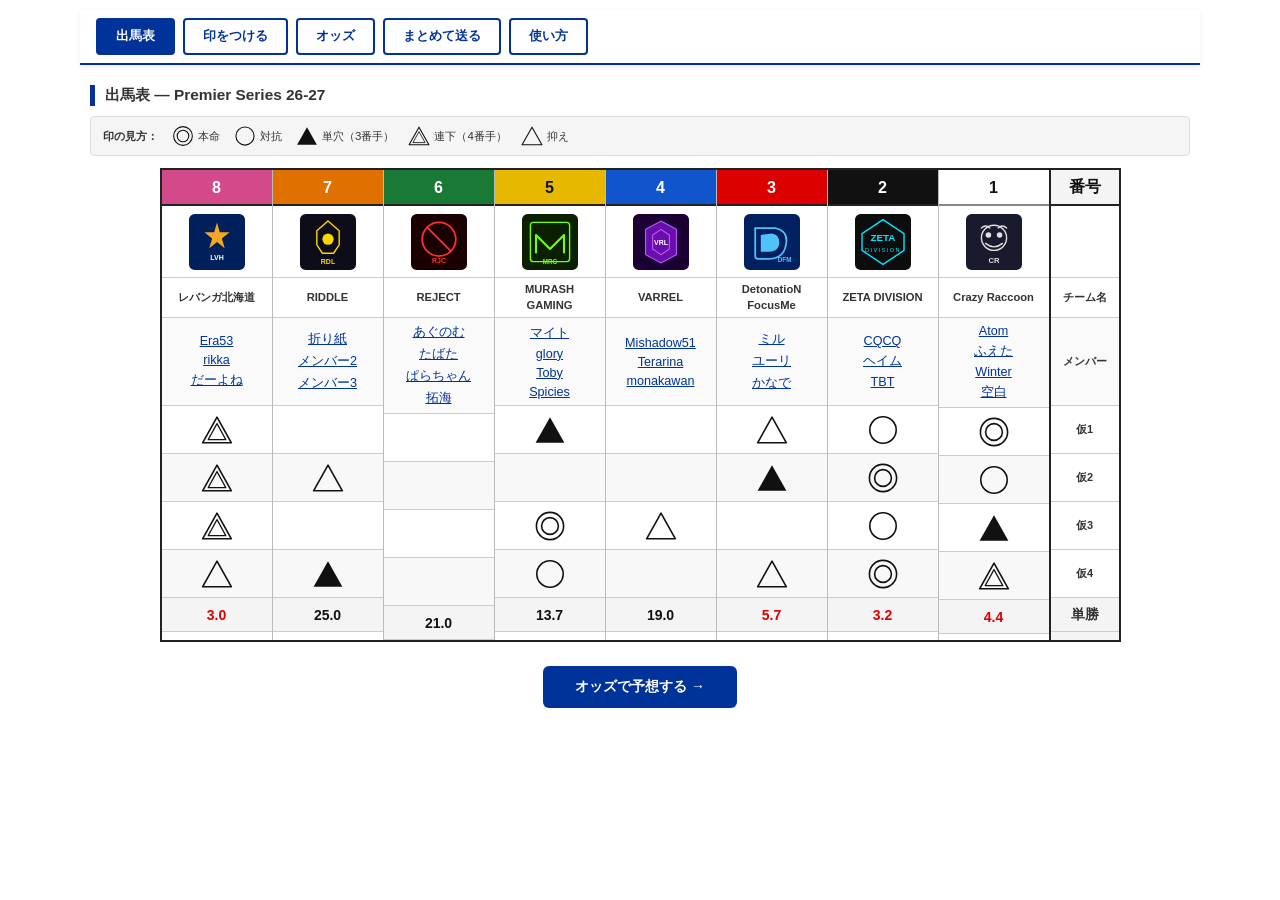
==== index.html @ 1e85c516 "Add files via upload" ====
<!DOCTYPE html>
<html lang="ja">
<head>
    <meta charset="UTF-8">
    <meta name="viewport" content="width=device-width, initial-scale=1.0">
    <title>Premier Series 26-27予想企画 — 出馬表</title>
    <link rel="icon" href="favicon.ico">
    <link rel="apple-touch-icon" href="apple-touch-icon.png">
    <link rel="stylesheet" href="css/style.css">
    <style>
        :root {
            --frame-1: #fff;    --frame-1-text: #111;
            --frame-2: #111;    --frame-2-text: #fff;
            --frame-3: #d00;    --frame-3-text: #fff;
            --frame-4: #1155cc; --frame-4-text: #fff;
            --frame-5: #e6b800; --frame-5-text: #111;
            --frame-6: #197a35; --frame-6-text: #fff;
            --frame-7: #e07000; --frame-7-text: #fff;
            --frame-8: #d4498a; --frame-8-text: #fff;
            --col-width: 110px;
            --label-width: 68px;
            --mark-size: 32px;
        }

        .page-inner { max-width: 1100px; margin: 0 auto; padding: 0 16px; }

        .seimai-outer {
            overflow-x: auto;
            -webkit-overflow-scrolling: touch;
            margin: 12px 0 24px;
            /* PC: 中央寄せ */
            display: flex;
            justify-content: center;
        }
        /* スマホでは左寄せ（justify-content:centerだとスクロール時に左端が切れる） */
        @media (max-width: 767px) {
            .seimai-outer { justify-content: flex-start; }
        }

        .seimai-table {
            display: flex;
            flex-direction: row-reverse;
            width: max-content;
            border: 2px solid #222;
            background: #fff;
            flex-shrink: 0;
        }

        .label-col {
            width: var(--label-width);
            display: flex;
            flex-direction: column;
            background: #f4f4f4;
            border-left: 2px solid #222;
            flex-shrink: 0;
        }
        .label-col .cell {
            font-size: .78em;
            font-weight: bold;
            color: #333;
            justify-content: center;
            text-align: center;
            background: #f4f4f4;
        }
        .label-col .row-num { background: #f4f4f4; }
        .label-col .row-num .cell { color: #111; font-weight: bold; }
        .label-col .row-odds { background: #f4f4f4; }
        .label-col .row-odds .cell { color: #333; }

        .team-col {
            width: var(--col-width);
            border-left: 1px solid #bbb;
            display: flex;
            flex-direction: column;
        }
        .team-col:last-child { border-left: none; }

        .cell {
            border-bottom: 1px solid #ccc;
            display: flex;
            align-items: center;
            justify-content: center;
            text-align: center;
            padding: 4px;
            font-size: .82em;
            min-height: 32px;
            box-sizing: border-box;
            width: 100%;
        }

        .row-num .cell { font-size: 1.15em; font-weight: 900; min-height: 36px; border-bottom: 2px solid #222; }
        .frame-1 .row-num .cell { background: var(--frame-1); color: var(--frame-1-text); border-bottom: 2px solid #888; }
        .frame-2 .row-num .cell { background: var(--frame-2); color: var(--frame-2-text); }
        .frame-3 .row-num .cell { background: var(--frame-3); color: var(--frame-3-text); }
        .frame-4 .row-num .cell { background: var(--frame-4); color: var(--frame-4-text); }
        .frame-5 .row-num .cell { background: var(--frame-5); color: var(--frame-5-text); }
        .frame-6 .row-num .cell { background: var(--frame-6); color: var(--frame-6-text); }
        .frame-7 .row-num .cell { background: var(--frame-7); color: var(--frame-7-text); }
        .frame-8 .row-num .cell { background: var(--frame-8); color: var(--frame-8-text); }

        .row-logo .cell { min-height: 72px; background: #fff; }
        .row-logo .cell img { width: 56px; height: 56px; object-fit: contain; }
        .logo-placeholder { width: 56px; height: 56px; background: #ddd; border-radius: 4px; display: flex; align-items: center; justify-content: center; font-size: .75em; font-weight: bold; color: #555; }

        .row-name .cell { font-weight: bold; font-size: .8em; min-height: 40px; line-height: 1.4; background: #fff; white-space: normal; padding: 4px 6px; word-break: keep-all; overflow-wrap: break-word; }

        .row-members .cell { flex-direction: column; gap: 3px; min-height: 88px; background: #fafafa; padding: 5px 3px; align-items: center; }
        .member-btn { background: none; border: none; cursor: pointer; font-size: 1.1em; color: #003399; padding: 1px 3px; text-decoration: underline; max-width: calc(var(--col-width) - 8px); white-space: nowrap; overflow: hidden; text-overflow: ellipsis; }
        .member-btn:hover { color: #e91e63; }

        .row-predictor .cell {
            height: calc(var(--mark-size) + 16px);
            min-height: calc(var(--mark-size) + 16px);
            background: #fff;
        }
        .row-predictor.even-row .cell { background: #f8f8f8; }

        .row-odds .cell { font-weight: bold; font-size: 1em; background: #f4f4f4; min-height: 34px; }
        .odds-low  { color: #d00; }
        .odds-dark { color: #111; }

        .mark-img { width: var(--mark-size); height: var(--mark-size); object-fit: contain; display: block; }

        #member-popup { position: fixed; background: #fff; border: 2px solid #003399; border-radius: 8px; padding: 14px 18px; box-shadow: 0 4px 20px rgba(0,0,0,.3); z-index: 3000; min-width: 200px; max-width: 280px; }
        #member-popup h4 { margin: 0 0 10px; font-size: 1em; color: #003399; border-bottom: 1px solid #ccc; padding-bottom: 6px; }
        .popup-links { display: flex; flex-direction: column; gap: 6px; }
        .popup-links a { display: flex; align-items: center; gap: 6px; color: #003399; text-decoration: none; font-size: .9em; padding: 4px 8px; border-radius: 4px; border: 1px solid #ccc; }
        .popup-links a:hover { background: #eef; }
        .popup-links .no-link { color: #999; font-size: .85em; }
        #member-popup-close { position: absolute; top: 6px; right: 10px; background: none; border: none; font-size: 1.2em; cursor: pointer; color: #666; }

        .mark-legend { display: flex; gap: 14px; flex-wrap: wrap; align-items: center; padding: 8px 12px; background: #f5f5f5; border: 1px solid #ddd; border-radius: 4px; margin-bottom: 12px; font-size: .82em; }
        .mark-legend-item { display: flex; align-items: center; gap: 4px; }
        .mark-legend-item img { width: 22px; height: 22px; }
    </style>
</head>
<body>

<div class="page-inner">

<nav class="page-nav">
    <a href="index.html" class="active">出馬表</a>
    <a href="marks.html">印をつける</a>
    <a href="odds.html">オッズ</a>
    <a href="submit.html">まとめて送る</a>
    <a href="help.html">使い方</a>
</nav>

<div class="section-title">出馬表 — Premier Series 26-27</div>

<div class="mark-legend">
    <strong>印の見方：</strong>
    <div class="mark-legend-item"><img src="assets/marks/mark_honmei.svg" alt="◎">本命</div>
    <div class="mark-legend-item"><img src="assets/marks/mark_taikou.svg" alt="○">対抗</div>
    <div class="mark-legend-item"><img src="assets/marks/mark_tanana.svg" alt="▲">単穴（3番手）</div>
    <div class="mark-legend-item"><img src="assets/marks/mark_renka.svg"  alt="⟁">連下（4番手）</div>
    <div class="mark-legend-item"><img src="assets/marks/mark_osae.svg"   alt="△">抑え</div>
</div>

<div class="seimai-outer">
    <div class="seimai-table" id="seimai-table"></div>
</div>

<div style="text-align:center; margin: 8px 0 24px;">
    <a href="odds.html" style="display:inline-block; padding:12px 32px; background:#003399; color:#fff; font-weight:bold; border-radius:6px; text-decoration:none; font-size:1em;">
        オッズで予想する →
    </a>
</div>

</div>

<div id="member-popup" style="display:none;">
    <button id="member-popup-close" onclick="closePopup()">✕</button>
    <h4 id="popup-member-name"></h4>
    <div class="popup-links" id="popup-links"></div>
</div>

<script src="js/common.js"></script>
<script>
const MARKS = [
    { key:'honmei', label:'◎', file:'assets/marks/mark_honmei.svg' },
    { key:'taikou', label:'○', file:'assets/marks/mark_taikou.svg' },
    { key:'tanana', label:'▲', file:'assets/marks/mark_tanana.svg' },
    { key:'renka',  label:'⟁', file:'assets/marks/mark_renka.svg'  },
    { key:'osae',   label:'△', file:'assets/marks/mark_osae.svg'   },
];
let teamsData = [], oddsData = {}, predictionsData = [];

window.addEventListener('DOMContentLoaded', async () => {
    try {
        const [teams, odds, preds] = await Promise.all([
            loadJSON('data/teams.json'),
            loadJSON('data/odds.json'),
            loadJSON('data/predictions/predictions.json'),
        ]);
        teamsData = teams; oddsData = odds; predictionsData = preds;
        renderSeimai();
        // スマホでは読み込み後に右端（1番）へスクロール
        if (window.innerWidth < 768) {
            const outer = document.querySelector('.seimai-outer');
            outer.scrollLeft = outer.scrollWidth;
        }
    } catch(e) {
        console.error(e);
        document.querySelector('.seimai-outer').innerHTML = '<p style="padding:20px;color:#d00;">データの読み込みに失敗しました。</p>';
    }
});

function renderSeimai() {
    const table = document.getElementById('seimai-table');
    table.innerHTML = '';

    const labelCol = document.createElement('div');
    labelCol.className = 'label-col';
    const labelDefs = [
        { cls:'row-num',     text:'番号' },
        { cls:'row-logo',    text:'' },
        { cls:'row-name',    text:'チーム名' },
        { cls:'row-members', text:'メンバー' },
        ...predictionsData.map(p => ({ cls:'row-predictor', text: p.name })),
        { cls:'row-odds',    text:'単勝' },
    ];
    labelDefs.forEach(d => {
        const wrap = document.createElement('div'); wrap.className = d.cls;
        const cell = document.createElement('div'); cell.className = 'cell';
        cell.textContent = d.text;
        wrap.appendChild(cell); labelCol.appendChild(wrap);
    });
    table.appendChild(labelCol);

    teamsData.forEach(team => {
        const col = document.createElement('div');
        col.className = `team-col frame-${team.id}`;

        addCell(col, 'row-num', String(team.id));

        const logoWrap = document.createElement('div'); logoWrap.className = 'row-logo';
        const logoCell = document.createElement('div'); logoCell.className = 'cell';
        const img = document.createElement('img');
        img.src = team.logo; img.alt = team.tag;
        img.onerror = () => { const ph = document.createElement('div'); ph.className = 'logo-placeholder'; ph.textContent = team.tag; logoCell.replaceChild(ph, img); };
        logoCell.appendChild(img); logoWrap.appendChild(logoCell); col.appendChild(logoWrap);

        addCell(col, 'row-name', team.name);

        const mWrap = document.createElement('div'); mWrap.className = 'row-members';
        const mCell = document.createElement('div'); mCell.className = 'cell';
        team.members.forEach(m => {
            const btn = document.createElement('button');
            btn.className = 'member-btn'; btn.textContent = m.name;
            btn.onclick = e => { e.stopPropagation(); openMemberPopup(m, btn); };
            mCell.appendChild(btn);
        });
        mWrap.appendChild(mCell); col.appendChild(mWrap);

        predictionsData.forEach((pred, pi) => {
            const markKey = pred.marks[String(team.id)];
            const pWrap = document.createElement('div');
            pWrap.className = 'row-predictor' + (pi % 2 === 1 ? ' even-row' : '');
            pWrap.appendChild(makeMarkCell(markKey));
            col.appendChild(pWrap);
        });

        const oddsVal = (oddsData.win || {})[String(team.id)] || '---';
        const oddsWrap = document.createElement('div'); oddsWrap.className = 'row-odds';
        const oddsCell = document.createElement('div'); oddsCell.className = 'cell';
        const oddsNum = parseFloat(oddsVal);
        oddsCell.textContent = oddsVal;
        oddsCell.classList.add(!isNaN(oddsNum) && oddsNum <= 10 ? 'odds-low' : 'odds-dark');
        oddsWrap.appendChild(oddsCell); col.appendChild(oddsWrap);

        table.appendChild(col);
    });
}

function addCell(col, cls, text) {
    const wrap = document.createElement('div'); wrap.className = cls;
    const cell = document.createElement('div'); cell.className = 'cell';
    cell.textContent = text;
    wrap.appendChild(cell); col.appendChild(wrap);
}

function makeMarkCell(markKey) {
    const cell = document.createElement('div'); cell.className = 'cell';
    if (markKey) {
        const mark = MARKS.find(m => m.key === markKey);
        if (mark) {
            const img = document.createElement('img');
            img.src = mark.file; img.alt = mark.label; img.className = 'mark-img';
            cell.appendChild(img);
        }
    }
    return cell;
}

function openMemberPopup(member, anchor) {
    const popup = document.getElementById('member-popup');
    document.getElementById('popup-member-name').textContent = member.name;
    const links = document.getElementById('popup-links');
    links.innerHTML = '';
    if (!member.x && !member.youtube && !member.bilibili) {
        links.innerHTML = '<span class="no-link">リンク情報なし</span>';
    } else {
        if (member.x) { const a = document.createElement('a'); a.href = member.x; a.target = '_blank'; a.innerHTML = '<span>𝕏</span> X (Twitter)'; links.appendChild(a); }
        if (member.youtube) { const a = document.createElement('a'); a.href = member.youtube; a.target = '_blank'; a.innerHTML = '<span>▶</span> YouTube'; links.appendChild(a); }
        if (member.bilibili) { const a = document.createElement('a'); a.href = member.bilibili; a.target = '_blank'; a.innerHTML = '<span>▶</span> Bilibili'; links.appendChild(a); }
    }
    popup.style.display = 'block';
    const rect = anchor.getBoundingClientRect();
    const pw = popup.offsetWidth;
    let left = rect.left + window.scrollX;
    if (left + pw > window.innerWidth - 10) left = window.innerWidth - pw - 10;
    if (left < 10) left = 10;
    popup.style.left = left + 'px';
    popup.style.top = (rect.bottom + window.scrollY + 6) + 'px';
}
function closePopup() { document.getElementById('member-popup').style.display = 'none'; }
document.addEventListener('click', () => { closePopup(); });
</script>
</body>
</html>
---- css/style.css ----
:root {
    --jra-blue: #003399;
    --jra-green: #007d43;
    --border-color: #ccc;
    --accent-red: #d00;
}

body {
    font-family: "Helvetica Neue", Arial, sans-serif;
    font-size: 14px;
    margin: 10px;
    color: #333;
    background: #fff;
}

/* ── 共通 ── */
.section-title {
    border-left: 5px solid var(--jra-blue);
    padding-left: 10px;
    font-size: 1.1em;
    margin: 20px 0 10px;
    font-weight: bold;
}
.hidden { display: none !important; }
.result-bar {
    display: flex;
    justify-content: space-between;
    align-items: center;
    background: #444;
    color: #fff;
    padding: 10px;
    margin-top: 5px;
    border-radius: 4px;
}
.odd_view {
    background: #ffeb3b;
    border: none;
    padding: 8px 20px;
    font-weight: bold;
    cursor: pointer;
    border-radius: 3px;
    color: #000;
}
.odd_view:hover { background: #fdd835; }

/* ── チームヘッダー ── */
.team-table {
    width: 100%;
    border-collapse: collapse;
    margin-bottom: 20px;
    table-layout: fixed;
}
.team-table th,
.team-table td {
    border: 1px solid var(--border-color);
    text-align: center;
    padding: 8px 2px;
}
.team-table th {
    background: var(--jra-blue);
    color: #fff;
    font-size: .8em;
}
.team-table td {
    font-weight: bold;
    font-size: .9em;
    overflow: hidden;
    text-overflow: ellipsis;
}
.team-logo {
    width: 30px;
    height: 30px;
    object-fit: contain;
    vertical-align: middle;
    margin-bottom: 3px;
}

/* ── タブ ── */
.tab-menu {
    display: flex;
    list-style: none;
    padding: 0;
    margin: 0;
    border-bottom: 2px solid var(--jra-blue);
    flex-wrap: wrap;
}
.tab-menu li {
    padding: 10px 15px;
    cursor: pointer;
    background: #eee;
    margin-right: 2px;
    border: 1px solid var(--border-color);
    border-bottom: none;
    font-weight: bold;
}
.tab-menu li.active {
    background: var(--jra-blue);
    color: #fff;
    border-color: var(--jra-blue);
}

/* ── 投票モード ── */
.vote-mode-bar {
    display: flex;
    gap: 6px;
    margin: 8px 0;
    flex-wrap: wrap;
}
.mode-btn {
    padding: 6px 14px;
    border: 2px solid var(--jra-blue);
    background: #fff;
    color: var(--jra-blue);
    border-radius: 4px;
    cursor: pointer;
    font-weight: bold;
    font-size: .85em;
}
.mode-btn.active {
    background: var(--jra-blue);
    color: #fff;
}

/* ── マークシート ── */
.marksheet-area {
    background: #f2f2f2;
    padding: 10px;
    border: 1px solid var(--border-color);
    margin-top: -1px;
}
.ms-table {
    width: 100%;
    border-collapse: collapse;
    background: #fff;
    margin-bottom: 6px;
    table-layout: fixed;
}
.ms-table th,
.ms-table td {
    border: 1px solid var(--border-color);
    padding: 4px 2px;
    text-align: center;
    font-size: .85em;
    overflow: hidden;
    text-overflow: ellipsis;
    white-space: nowrap;
}
.ms-table th { background: #e9e9e9; }
.ms-row-label {
    font-weight: bold;
    background: #f8f9fa;
    white-space: nowrap;
    width: 5em;
}
.ms-cell {
    cursor: pointer;
    user-select: none;
    transition: background .12s;
}
.ms-cell:hover { background: #dde8ff; }
.ms-cell.marked { background: var(--jra-blue); color: #fff; font-weight: bold; }
.ms-cell.axis1  { background: #e91e63; color: #fff; font-weight: bold; }
.ms-cell.axis2  { background: #ff9800; color: #fff; font-weight: bold; }
.all_button {
    width: 28px;
    padding: 2px;
    cursor: pointer;
    font-size: .8em;
}

/* ── ソートバー（全タブ共通） ── */
.sort-controls {
    margin: 10px 0 0;
    padding-bottom: 8px;
    border-bottom: 1px solid var(--border-color);
}
.sort-btn {
    padding: 5px 15px;
    cursor: pointer;
    border: 1px solid var(--jra-blue);
    background: #fff;
    color: var(--jra-blue);
    border-radius: 4px;
}
.sort-btn.active { background: var(--jra-blue); color: #fff; }

/* ── オッズ一覧 ── */
.list-wrapper {
    max-height: 500px;
    overflow-y: auto;
    border: 1px solid var(--border-color);
    margin-top: 10px;
}
table.list-table { width: 100%; border-collapse: collapse; }
.list-table th {
    position: sticky;
    top: 0;
    background: #eee;
    border: 1px solid var(--border-color);
    padding: 8px;
}
.list-table td {
    border: 1px solid var(--border-color);
    padding: 8px;
    text-align: center;
}
.odds-val { font-weight: bold; }
.odds-low  { color: #d00; }
.odds-high { color: #0066cc; }
.odds_row { cursor: pointer; transition: background .15s; }
.odds_row:hover  { background: #fff9c4 !important; }
.odds_row:active { background: #ffe082 !important; }

/* 単複：ホバー中のセルだけ色を濃くしてどちらを押すか明示 */
.odds_row td[data-bet-type]:hover {
    background: #ffe082 !important;
    cursor: pointer;
}

/* ── カート ── */
#bet-management {
    margin-top: 30px;
    border: 2px solid #333;
    padding: 15px;
    border-radius: 8px;
    background: #fdfdfd;
}
#cart-table { width: 100%; border-collapse: collapse; }
#cart-table th {
    padding: 5px;
    border-bottom: 1px solid #ccc;
    background: #eee;
    font-size: .85em;
}
#cart-table td {
    padding: 6px 8px;
    border-bottom: 1px solid #f0f0f0;
    text-align: center;
    vertical-align: middle;
}
.pt-display {
    display: inline-flex;
    align-items: center;
    gap: 2px;
    cursor: pointer;
    border: 1px solid #aaa;
    border-radius: 4px;
    padding: 3px 6px;
    background: #fff;
    font-size: .9em;
    white-space: nowrap;
}
.pt-display:hover { border-color: var(--jra-blue); background: #eef; }
.pt-n { font-weight: bold; color: var(--jra-blue); min-width: 1.4em; text-align: right; }
.pt-fixed { color: #666; }

/* ── カートボタン ── */
.btn-expand {
    font-size: .75em;
    cursor: pointer;
    padding: 3px 7px;
    border: 1px solid #aaa;
    border-radius: 3px;
    background: #f5f5f5;
}
.btn-expand:hover { background: #e0e8ff; }
.btn-expand-budget {
    font-size: .75em;
    cursor: pointer;
    padding: 3px 7px;
    border: 1px solid #007d43;
    border-radius: 3px;
    background: #e8f5e9;
    color: #007d43;
    font-weight: bold;
}
.btn-expand-budget:hover { background: #c8e6c9; }
.btn-delete {
    font-size: .75em;
    cursor: pointer;
    padding: 3px 7px;
    border: 1px solid #d00;
    border-radius: 3px;
    background: #fff0f0;
    color: #d00;
}
.btn-delete:hover { background: #ffd0d0; }

/* ── テンキー ── */
#numpad-overlay {
    position: fixed;
    inset: 0;
    background: rgba(0,0,0,.45);
    z-index: 2000;
    display: flex;
    align-items: center;
    justify-content: center;
}
#numpad-box {
    background: #fff;
    border-radius: 10px;
    padding: 18px;
    width: 220px;
    box-shadow: 0 6px 30px rgba(0,0,0,.35);
}
#numpad-preview {
    font-size: 1.4em;
    font-weight: bold;
    text-align: right;
    color: var(--jra-blue);
    margin-bottom: 10px;
    border-bottom: 2px solid var(--jra-blue);
    padding-bottom: 6px;
}
.np-grid {
    display: grid;
    grid-template-columns: repeat(3,1fr);
    gap: 6px;
}
.np-btn {
    padding: 12px 0;
    font-size: 1.1em;
    font-weight: bold;
    border: 1px solid #ccc;
    border-radius: 6px;
    cursor: pointer;
    background: #f8f8f8;
}
.np-btn:hover   { background: #e0e8ff; }
.np-btn.confirm { background: var(--jra-blue); color: #fff; grid-column: span 2; }
.np-btn.cancel  { background: #eee; }
#numpad-label {
    font-size: .8em;
    color: #888;
    margin-bottom: 6px;
    text-align: center;
}

/* ── フォームエクスポート ── */
.btn-set-formation {
    background: #e91e63;
    color: #fff;
    border: none;
    padding: 10px 20px;
    border-radius: 4px;
    cursor: pointer;
    font-weight: bold;
    margin-left: 10px;
}
.btn-set-formation:hover { background: #d81b60; }
#form-export-area {
    position: fixed;
    top: 15%;
    left: 5%;
    width: 90%;
    height: 70%;
    background: #fff;
    border: 3px solid #333;
    z-index: 1000;
    padding: 20px;
    box-shadow: 0 0 20px rgba(0,0,0,.5);
}

/* ── オッズ一覧（2連複〜3連単）共通セル幅 ── */
table.odds-list {
    table-layout: fixed;
    width: 100%;
}
table.odds-list .col-comb {
    width: 60%;
    text-align: center;
    font-family: monospace;
    font-size: .9em;
}
table.odds-list .col-odds {
    width: 40%;
    text-align: center;
    font-size: .9em;
    cursor: pointer;
}
/* 行ホバー時にオッズセルだけ濃くする（単複と同じ色） */
table.odds-list tr.odds_row:hover .col-odds {
    background: #fff9c4 !important;
}
table.odds-list tr.odds_row td[data-clickable]:hover {
    background: #ffe082 !important;
}
.page-nav {
    display: flex;
    gap: 8px;
    position: sticky;
    top: 0;
    z-index: 1000;
    background: #fff;
    padding: 8px 16px;
    margin: 0 -10px 16px;
    border-bottom: 2px solid var(--jra-blue);
    box-shadow: 0 2px 6px rgba(0,0,0,.08);
}
.page-nav a {
    padding: 8px 18px;
    border: 2px solid var(--jra-blue);
    border-radius: 4px;
    color: var(--jra-blue);
    text-decoration: none;
    font-weight: bold;
    font-size: .9em;
}
.page-nav a.active,
.page-nav a:hover {
    background: var(--jra-blue);
    color: #fff;
}

/* ━━━━━━━━━━━━━━━━━━━━━━━━━━━━━━━━━━━━
   スマホ専用スタイル（767px以下）
   PC版は一切変更しない
━━━━━━━━━━━━━━━━━━━━━━━━━━━━━━━━━━━━ */
@media (max-width: 767px) {

    /* ── ①マークシートを横スクロール対応 ── */
    .marksheet-area {
        padding: 6px;
    }
    .ms-table-wrap {
        overflow-x: auto;
        -webkit-overflow-scrolling: touch;
    }
    .ms-table {
        min-width: 480px; /* 8チーム分が潰れない最小幅 */
        table-layout: fixed;
    }
    .ms-row-label {
        width: 4.5em;
        font-size: .75em;
    }
    .ms-table th,
    .ms-table td {
        padding: 3px 1px;
        font-size: .8em;
    }

    /* ── ②投票モードボタンを小さく ── */
    .mode-btn {
        padding: 5px 8px;
        font-size: .78em;
        border-width: 1.5px;
    }
    .vote-mode-bar {
        gap: 4px;
    }

    /* ── ③カートを横スクロール対応・券種列を詰める ── */
    #bet-management {
        padding: 10px 6px;
    }
    .cart-scroll-wrap {
        overflow-x: auto;
        -webkit-overflow-scrolling: touch;
    }
    #cart-table {
        min-width: 480px;
    }
    #cart-table th,
    #cart-table td {
        padding: 4px 4px;
        font-size: .8em;
        white-space: nowrap;
    }

    /* ── ④買い目データ作成モーダルをフルスクリーン化 ── */
    #form-export-area {
        position: fixed;
        top: 0;
        left: 0;
        width: 100%;
        height: 100%;
        border: none;
        border-radius: 0;
        padding: 16px;
        box-sizing: border-box;
        overflow-y: auto;
        z-index: 2000;
    }
    #form-export-area h3 {
        font-size: 1em;
        margin-bottom: 8px;
    }
    #form-export-area textarea {
        height: 40vh !important;
        font-size: 11px !important;
    }
    #form-export-area p {
        font-size: .8em;
    }
    #btn-copy {
        width: 100%;
        padding: 12px;
        font-size: 1em;
    }
    #btn-open-form {
        display: block !important;
        width: 100%;
        box-sizing: border-box;
        text-align: center;
        padding: 12px !important;
        font-size: 1em !important;
        margin-top: 4px;
    }
}
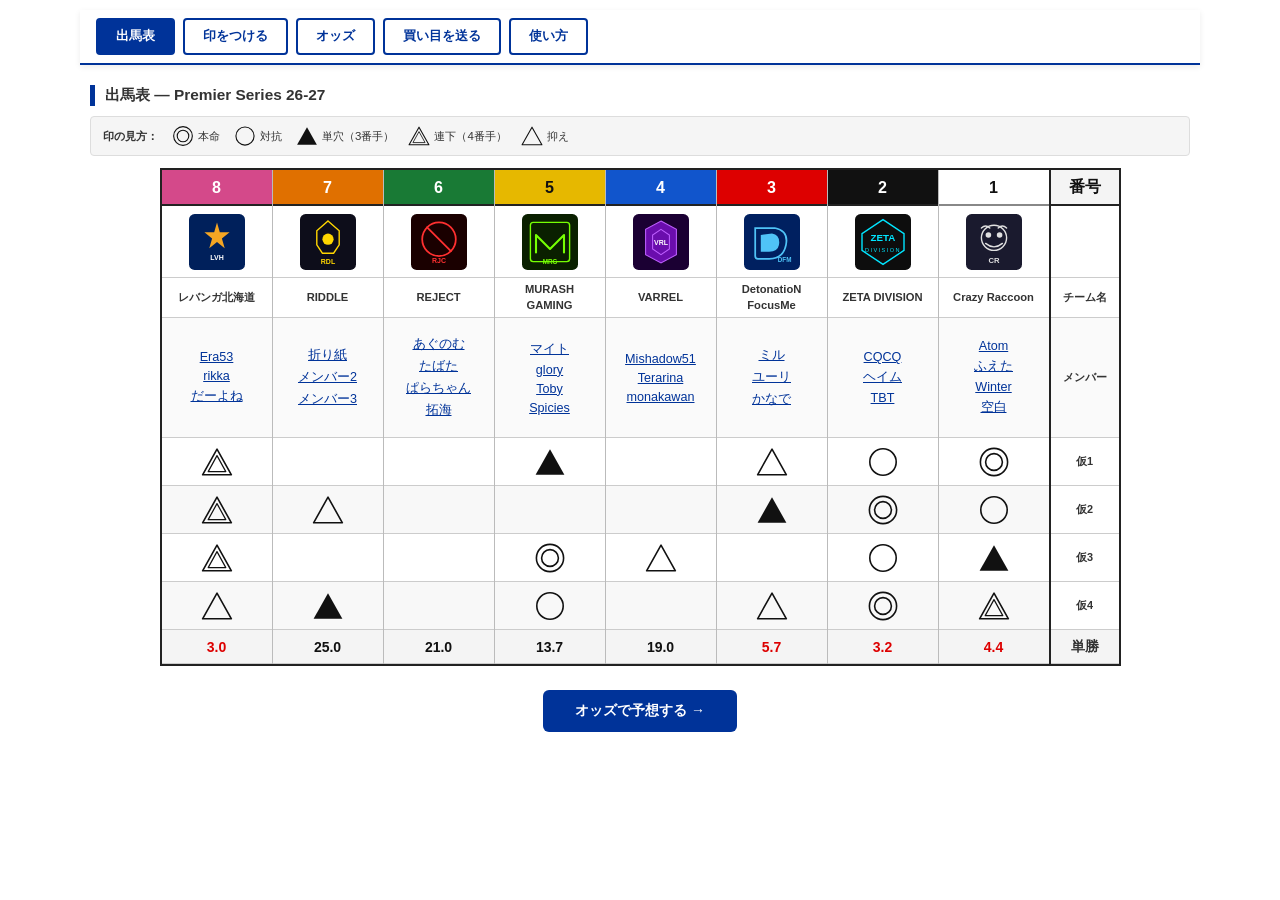
==== commit f6101b56: "Add files via upload" ====
--- a/index.html
+++ b/index.html
@@ -104,7 +104,7 @@
 
         .row-name .cell { font-weight: bold; font-size: .8em; min-height: 40px; line-height: 1.4; background: #fff; white-space: normal; padding: 4px 6px; word-break: keep-all; overflow-wrap: break-word; }
 
-        .row-members .cell { flex-direction: column; gap: 3px; min-height: 88px; background: #fafafa; padding: 5px 3px; align-items: center; }
+        .row-members .cell { flex-direction: column; gap: 3px; min-height: 120px; background: #fafafa; padding: 5px 3px; align-items: center; }
         .member-btn { background: none; border: none; cursor: pointer; font-size: 1.1em; color: #003399; padding: 1px 3px; text-decoration: underline; max-width: calc(var(--col-width) - 8px); white-space: nowrap; overflow: hidden; text-overflow: ellipsis; }
         .member-btn:hover { color: #e91e63; }
 
@@ -142,7 +142,7 @@
     <a href="index.html" class="active">出馬表</a>
     <a href="marks.html">印をつける</a>
     <a href="odds.html">オッズ</a>
-    <a href="submit.html">まとめて送る</a>
+    <a href="submit.html">買い目を送る</a>
     <a href="help.html">使い方</a>
 </nav>
 
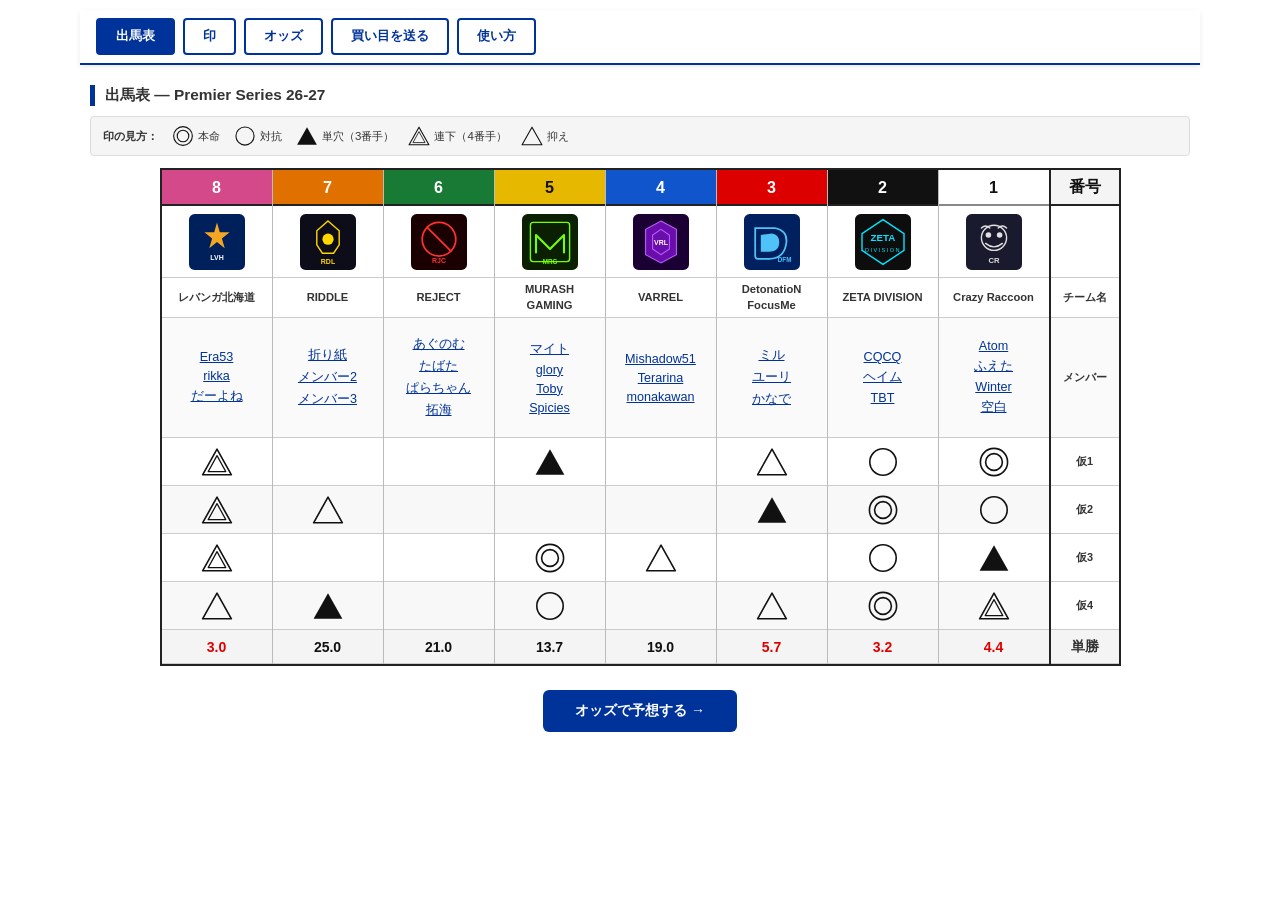
==== commit a21bd411: "Add files via upload" ====
--- a/index.html
+++ b/index.html
@@ -140,7 +140,7 @@
 
 <nav class="page-nav">
     <a href="index.html" class="active">出馬表</a>
-    <a href="marks.html">印をつける</a>
+    <a href="marks.html">印</a>
     <a href="odds.html">オッズ</a>
     <a href="submit.html">買い目を送る</a>
     <a href="help.html">使い方</a>
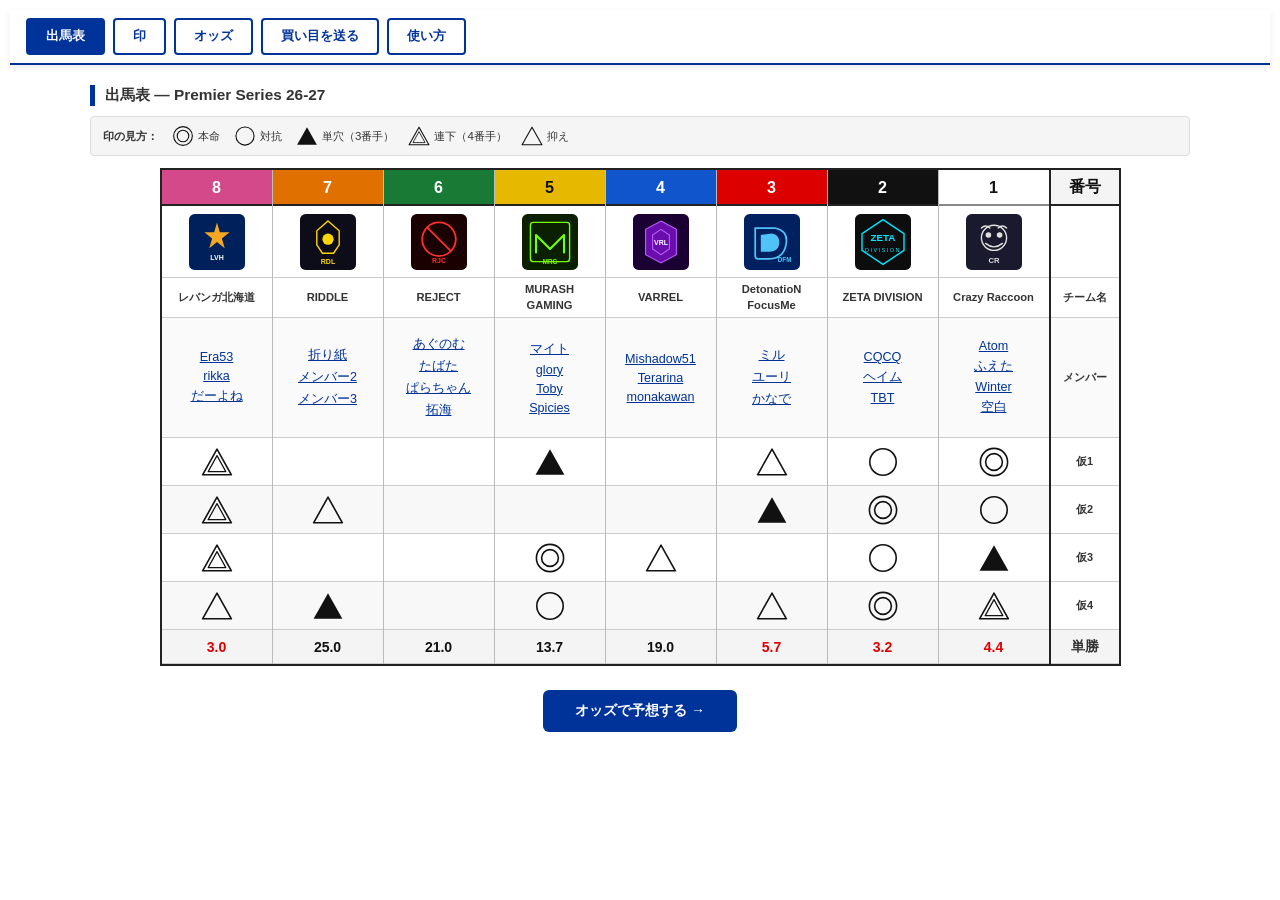
==== commit 66f8dd6e: "Add files via upload" ====
--- a/index.html
+++ b/index.html
@@ -136,8 +136,6 @@
 </head>
 <body>
 
-<div class="page-inner">
-
 <nav class="page-nav">
     <a href="index.html" class="active">出馬表</a>
     <a href="marks.html">印</a>
@@ -145,6 +143,8 @@
     <a href="submit.html">買い目を送る</a>
     <a href="help.html">使い方</a>
 </nav>
+
+<div class="page-inner">
 
 <div class="section-title">出馬表 — Premier Series 26-27</div>
 
--- a/css/style.css
+++ b/css/style.css
@@ -393,7 +393,7 @@
     z-index: 1000;
     background: #fff;
     padding: 8px 16px;
-    margin: 0 -10px 16px;
+    margin: 0 0 16px;
     border-bottom: 2px solid var(--jra-blue);
     box-shadow: 0 2px 6px rgba(0,0,0,.08);
 }
@@ -507,4 +507,22 @@
         font-size: 1em !important;
         margin-top: 4px;
     }
-}
+
+    /* ── ⑤ナビを1行コンパクトに ── */
+    .page-nav {
+        padding: 6px 8px;
+        gap: 4px;
+        flex-wrap: nowrap;
+        overflow-x: auto;
+        -webkit-overflow-scrolling: touch;
+        scrollbar-width: none;
+    }
+    .page-nav::-webkit-scrollbar { display: none; }
+    .page-nav a {
+        padding: 6px 10px;
+        font-size: .78em;
+        white-space: nowrap;
+        flex-shrink: 0;
+        border-width: 1.5px;
+    }
+}
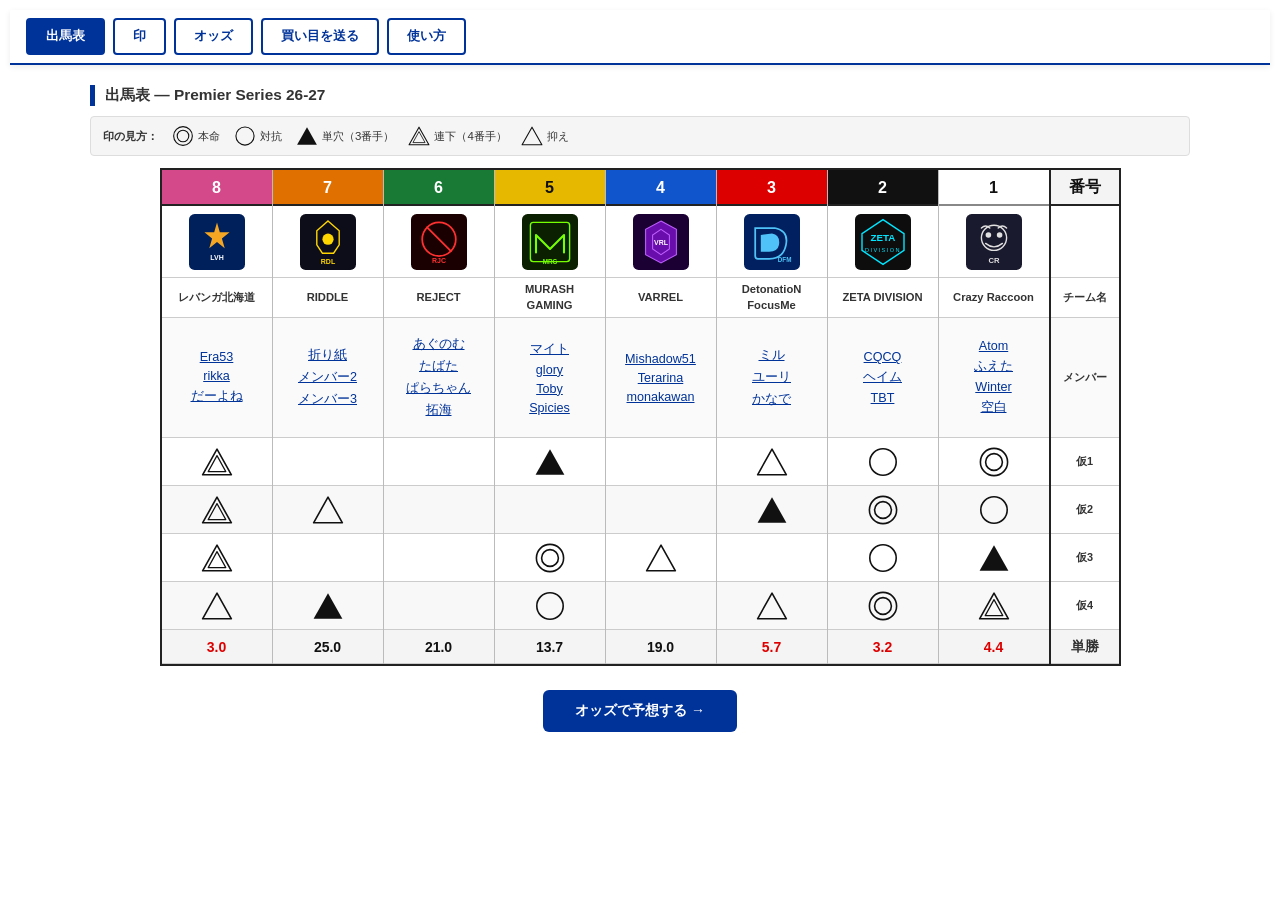
==== commit 871b82de: "Add files via upload" ====
--- a/index.html
+++ b/index.html
@@ -3,7 +3,7 @@
 <head>
     <meta charset="UTF-8">
     <meta name="viewport" content="width=device-width, initial-scale=1.0">
-    <title>Premier Series 26-27予想企画 — 出馬表</title>
+    <title>出馬表 — Premier Series 26-27予想企画</title>
     <link rel="icon" href="favicon.ico">
     <link rel="apple-touch-icon" href="apple-touch-icon.png">
     <link rel="stylesheet" href="css/style.css">
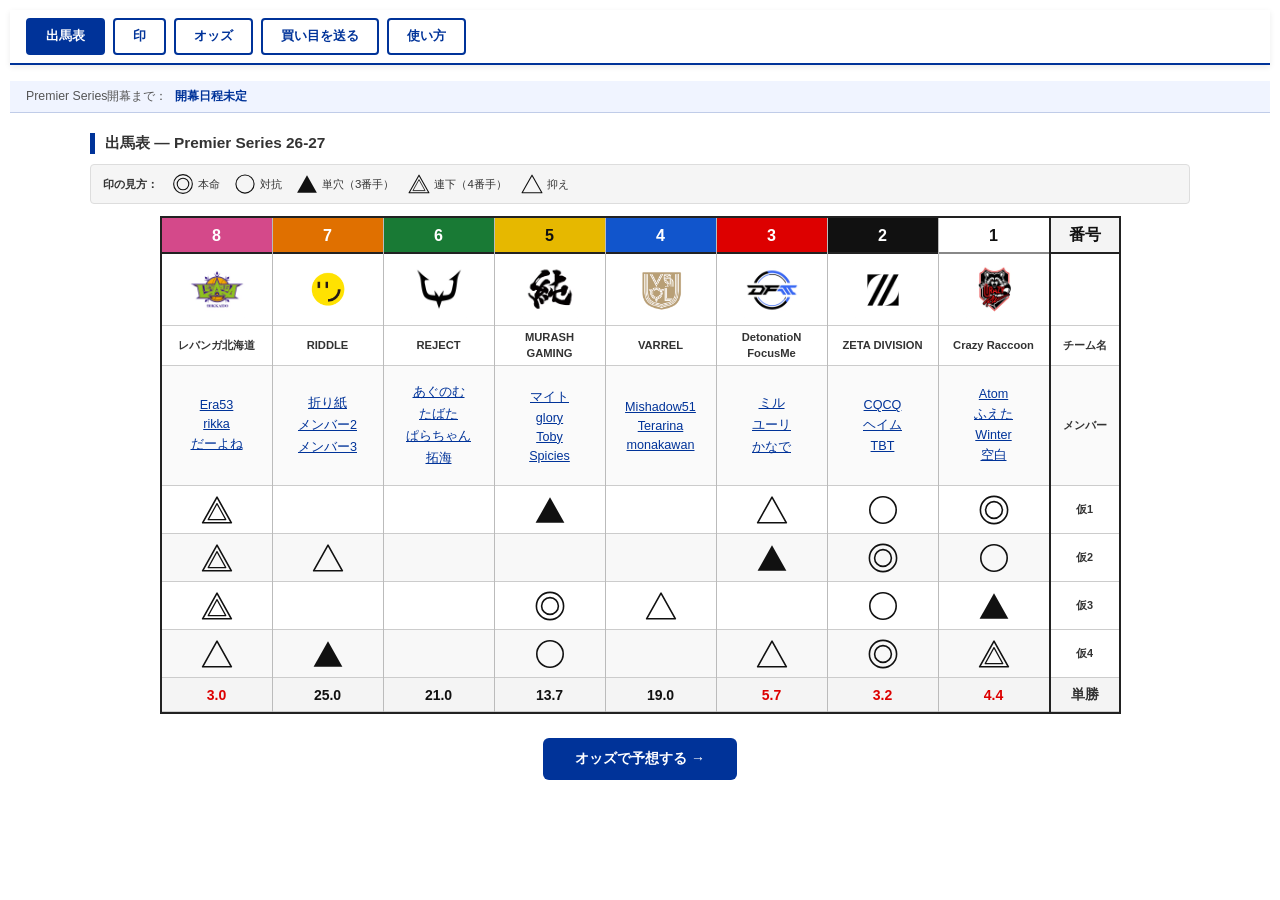
==== commit 85614101: "Add files via upload" ====
--- a/index.html
+++ b/index.html
@@ -143,6 +143,7 @@
     <a href="submit.html">買い目を送る</a>
     <a href="help.html">使い方</a>
 </nav>
+<div id="countdown-bar"></div>
 
 <div class="page-inner">
 
--- a/css/style.css
+++ b/css/style.css
@@ -411,6 +411,26 @@
     background: var(--jra-blue);
     color: #fff;
 }
+
+/* ── カウントダウンバー ── */
+#countdown-bar {
+    display: flex;
+    align-items: center;
+    gap: 8px;
+    background: #f0f4ff;
+    border-bottom: 1px solid #c0cce8;
+    padding: 7px 16px;
+    font-size: .88em;
+}
+#countdown-bar.cd-urgent {
+    background: #fff3f0;
+    border-bottom-color: #f5b8b0;
+}
+.cd-label { color: #555; }
+.cd-value { font-weight: bold; color: var(--jra-blue); }
+.cd-value.cd-closed { color: #d00; }
+.cd-urgent .cd-value { color: #d00; }
+#countdown-bar strong { font-size: 1.15em; }
 
 /* ━━━━━━━━━━━━━━━━━━━━━━━━━━━━━━━━━━━━
    スマホ専用スタイル（767px以下）
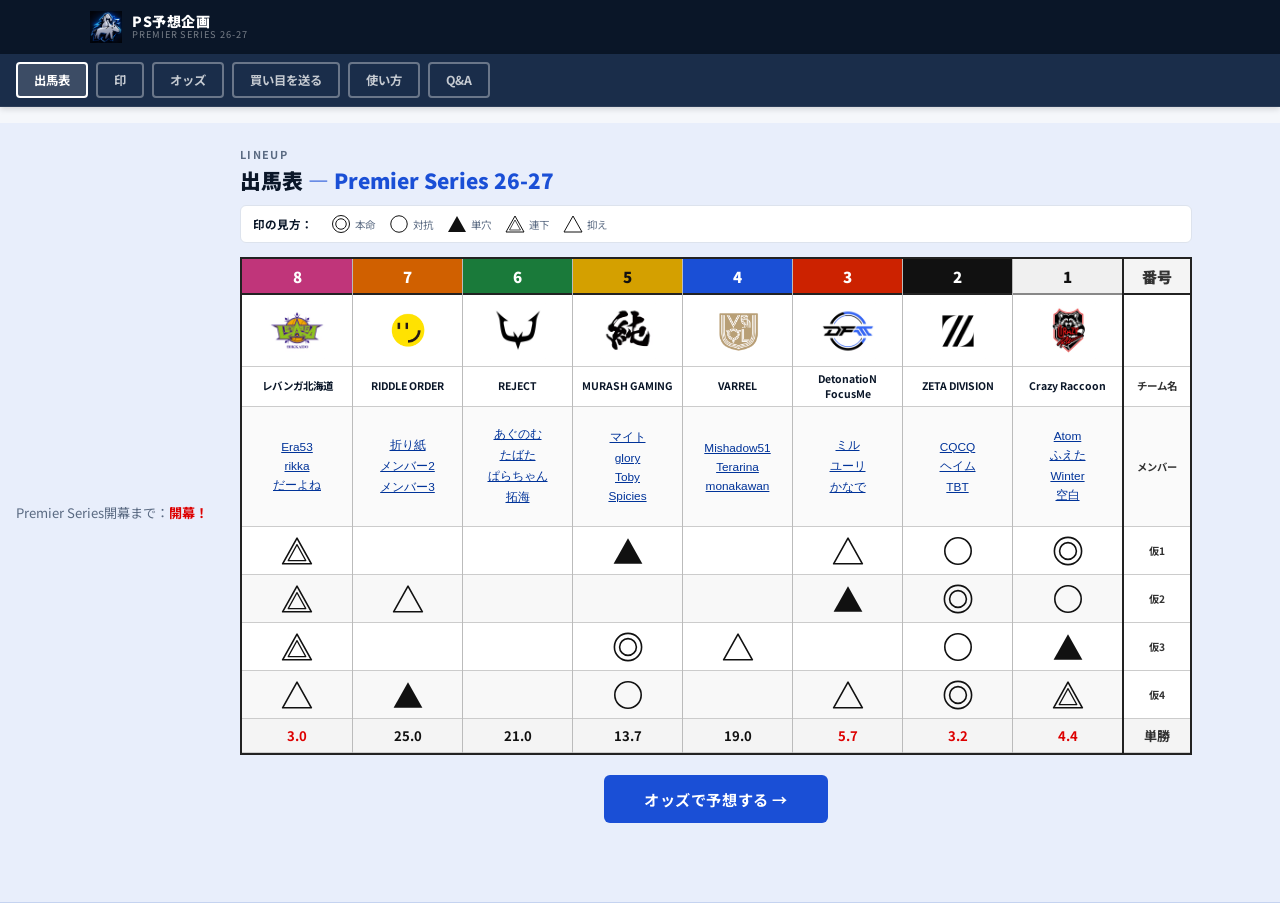
==== commit a7aa8c3e: "Add files via upload" ====
--- a/index.html
+++ b/index.html
@@ -9,85 +9,60 @@
     <link rel="stylesheet" href="css/style.css">
     <style>
         :root {
-            --frame-1: #fff;    --frame-1-text: #111;
+            --navy: #0a1628;
+            --navy-mid: #1a2d4a;
+            --blue: #1a4fd6;
+            --blue-light: #e8eefb;
+            --text: #0a1628;
+            --text-sub: #5a6a82;
+            --border: #dde3ed;
+            --bg: #f5f7fb;
+            --white: #fff;
+            --frame-1: #f0f0f0; --frame-1-text: #111;
             --frame-2: #111;    --frame-2-text: #fff;
-            --frame-3: #d00;    --frame-3-text: #fff;
-            --frame-4: #1155cc; --frame-4-text: #fff;
-            --frame-5: #e6b800; --frame-5-text: #111;
-            --frame-6: #197a35; --frame-6-text: #fff;
-            --frame-7: #e07000; --frame-7-text: #fff;
-            --frame-8: #d4498a; --frame-8-text: #fff;
+            --frame-3: #cc2200; --frame-3-text: #fff;
+            --frame-4: #1a4fd6; --frame-4-text: #fff;
+            --frame-5: #d4a000; --frame-5-text: #111;
+            --frame-6: #1a7a3a; --frame-6-text: #fff;
+            --frame-7: #d06000; --frame-7-text: #fff;
+            --frame-8: #c0357a; --frame-8-text: #fff;
             --col-width: 110px;
             --label-width: 68px;
             --mark-size: 32px;
         }
-
-        .page-inner { max-width: 1100px; margin: 0 auto; padding: 0 16px; }
-
-        .seimai-outer {
-            overflow-x: auto;
-            -webkit-overflow-scrolling: touch;
-            margin: 12px 0 24px;
-            /* PC: 中央寄せ */
-            display: flex;
-            justify-content: center;
-        }
-        /* スマホでは左寄せ（justify-content:centerだとスクロール時に左端が切れる） */
-        @media (max-width: 767px) {
-            .seimai-outer { justify-content: flex-start; }
-        }
-
-        .seimai-table {
-            display: flex;
-            flex-direction: row-reverse;
-            width: max-content;
-            border: 2px solid #222;
-            background: #fff;
-            flex-shrink: 0;
-        }
-
-        .label-col {
-            width: var(--label-width);
-            display: flex;
-            flex-direction: column;
-            background: #f4f4f4;
-            border-left: 2px solid #222;
-            flex-shrink: 0;
-        }
-        .label-col .cell {
-            font-size: .78em;
-            font-weight: bold;
-            color: #333;
-            justify-content: center;
-            text-align: center;
-            background: #f4f4f4;
-        }
-        .label-col .row-num { background: #f4f4f4; }
-        .label-col .row-num .cell { color: #111; font-weight: bold; }
-        .label-col .row-odds { background: #f4f4f4; }
-        .label-col .row-odds .cell { color: #333; }
-
-        .team-col {
-            width: var(--col-width);
-            border-left: 1px solid #bbb;
-            display: flex;
-            flex-direction: column;
-        }
+        body { font-family: 'Noto Sans JP', sans-serif; background: var(--bg); color: var(--text); margin: 0; font-size: 14px; -webkit-font-smoothing: antialiased; }
+
+        /* ヘッダー */
+        .site-header { background: var(--navy); padding: 0 20px; }
+        .header-inner { max-width: 1100px; margin: 0 auto; height: 54px; display: flex; align-items: center; }
+        .site-title { font-family: 'Bebas Neue', sans-serif; font-size: 1.35rem; color: #fff; letter-spacing: .07em; line-height: 1; }
+        .site-title span { font-family: 'Noto Sans JP', sans-serif; font-size: .6rem; color: rgba(255,255,255,.45); display: block; font-weight: 400; letter-spacing: .1em; margin-top: 2px; }
+
+        /* ナビ */
+        .page-nav { background: var(--navy-mid); border-bottom: 1px solid rgba(255,255,255,.08); position: sticky; top: 0; z-index: 1000; box-shadow: 0 2px 6px rgba(0,0,0,.15); }
+
+        .page-inner { max-width: 1100px; margin: 0 auto; padding: 0 24px 40px !important; box-sizing: border-box; }
+        .pc-view { display: block; }
+        .sp-view { display: none; }
+
+        .page-heading-wrap { padding: 16px 0 10px; }
+        .page-label { font-size: .68rem; font-weight: 700; letter-spacing: .12em; color: var(--text-sub); text-transform: uppercase; margin-bottom: 3px; }
+        .page-heading { font-size: 1.3rem; font-weight: 900; color: var(--text); }
+        .page-heading em { font-style: normal; color: var(--blue); }
+
+        .mark-legend { display: flex; gap: 14px; flex-wrap: wrap; align-items: center; padding: 8px 12px; background: var(--white); border: 1px solid var(--border); border-radius: 6px; margin-bottom: 14px; font-size: .8em; color: var(--text-sub); }
+        .mark-legend strong { color: var(--text); margin-right: 4px; }
+        .mark-legend-item { display: flex; align-items: center; gap: 4px; }
+        .mark-legend-item img { width: 20px; height: 20px; }
+
+        /* PC出馬表テーブル */
+        .seimai-outer { overflow-x: auto; -webkit-overflow-scrolling: touch; margin: 0 0 20px; display: flex; justify-content: center; }
+        .seimai-table { display: flex; flex-direction: row-reverse; width: max-content; border: 2px solid #222; background: var(--white); flex-shrink: 0; }
+        .label-col { width: var(--label-width); display: flex; flex-direction: column; background: #f4f4f4; border-left: 2px solid #222; flex-shrink: 0; }
+        .label-col .cell { font-size: .78em; font-weight: bold; color: #333; justify-content: center; text-align: center; background: #f4f4f4; }
+        .team-col { width: var(--col-width); border-left: 1px solid #bbb; display: flex; flex-direction: column; }
         .team-col:last-child { border-left: none; }
-
-        .cell {
-            border-bottom: 1px solid #ccc;
-            display: flex;
-            align-items: center;
-            justify-content: center;
-            text-align: center;
-            padding: 4px;
-            font-size: .82em;
-            min-height: 32px;
-            box-sizing: border-box;
-            width: 100%;
-        }
-
+        .cell { border-bottom: 1px solid #ccc; display: flex; align-items: center; justify-content: center; text-align: center; padding: 4px; font-size: .82em; min-height: 32px; box-sizing: border-box; width: 100%; }
         .row-num .cell { font-size: 1.15em; font-weight: 900; min-height: 36px; border-bottom: 2px solid #222; }
         .frame-1 .row-num .cell { background: var(--frame-1); color: var(--frame-1-text); border-bottom: 2px solid #888; }
         .frame-2 .row-num .cell { background: var(--frame-2); color: var(--frame-2-text); }
@@ -97,77 +72,128 @@
         .frame-6 .row-num .cell { background: var(--frame-6); color: var(--frame-6-text); }
         .frame-7 .row-num .cell { background: var(--frame-7); color: var(--frame-7-text); }
         .frame-8 .row-num .cell { background: var(--frame-8); color: var(--frame-8-text); }
-
         .row-logo .cell { min-height: 72px; background: #fff; }
         .row-logo .cell img { width: 56px; height: 56px; object-fit: contain; }
         .logo-placeholder { width: 56px; height: 56px; background: #ddd; border-radius: 4px; display: flex; align-items: center; justify-content: center; font-size: .75em; font-weight: bold; color: #555; }
-
         .row-name .cell { font-weight: bold; font-size: .8em; min-height: 40px; line-height: 1.4; background: #fff; white-space: normal; padding: 4px 6px; word-break: keep-all; overflow-wrap: break-word; }
-
         .row-members .cell { flex-direction: column; gap: 3px; min-height: 120px; background: #fafafa; padding: 5px 3px; align-items: center; }
         .member-btn { background: none; border: none; cursor: pointer; font-size: 1.1em; color: #003399; padding: 1px 3px; text-decoration: underline; max-width: calc(var(--col-width) - 8px); white-space: nowrap; overflow: hidden; text-overflow: ellipsis; }
         .member-btn:hover { color: #e91e63; }
-
-        .row-predictor .cell {
-            height: calc(var(--mark-size) + 16px);
-            min-height: calc(var(--mark-size) + 16px);
-            background: #fff;
-        }
+        .row-predictor .cell { height: calc(var(--mark-size) + 16px); min-height: calc(var(--mark-size) + 16px); background: #fff; }
         .row-predictor.even-row .cell { background: #f8f8f8; }
-
         .row-odds .cell { font-weight: bold; font-size: 1em; background: #f4f4f4; min-height: 34px; }
-        .odds-low  { color: #d00; }
+        .odds-low { color: #d00; }
         .odds-dark { color: #111; }
-
         .mark-img { width: var(--mark-size); height: var(--mark-size); object-fit: contain; display: block; }
 
-        #member-popup { position: fixed; background: #fff; border: 2px solid #003399; border-radius: 8px; padding: 14px 18px; box-shadow: 0 4px 20px rgba(0,0,0,.3); z-index: 3000; min-width: 200px; max-width: 280px; }
-        #member-popup h4 { margin: 0 0 10px; font-size: 1em; color: #003399; border-bottom: 1px solid #ccc; padding-bottom: 6px; }
+        /* メンバーポップアップ */
+        #member-popup { position: fixed; background: #fff; border: 2px solid var(--blue); border-radius: 8px; padding: 14px 18px; box-shadow: 0 4px 20px rgba(0,0,0,.2); z-index: 3000; min-width: 200px; max-width: 280px; user-select: none; }
+        #member-popup h4 { margin: 0 0 10px; font-size: 1em; color: var(--blue); border-bottom: 1px solid #ccc; padding-bottom: 6px; cursor: grab; }
         .popup-links { display: flex; flex-direction: column; gap: 6px; }
-        .popup-links a { display: flex; align-items: center; gap: 6px; color: #003399; text-decoration: none; font-size: .9em; padding: 4px 8px; border-radius: 4px; border: 1px solid #ccc; }
-        .popup-links a:hover { background: #eef; }
+        .popup-links a { display: flex; align-items: center; gap: 6px; color: var(--blue); text-decoration: none; font-size: .9em; padding: 4px 8px; border-radius: 4px; border: 1px solid #ccc; }
+        .popup-links a:hover { background: var(--blue-light); }
         .popup-links .no-link { color: #999; font-size: .85em; }
         #member-popup-close { position: absolute; top: 6px; right: 10px; background: none; border: none; font-size: 1.2em; cursor: pointer; color: #666; }
 
-        .mark-legend { display: flex; gap: 14px; flex-wrap: wrap; align-items: center; padding: 8px 12px; background: #f5f5f5; border: 1px solid #ddd; border-radius: 4px; margin-bottom: 12px; font-size: .82em; }
-        .mark-legend-item { display: flex; align-items: center; gap: 4px; }
-        .mark-legend-item img { width: 22px; height: 22px; }
+        .cta-wrap { text-align: center; margin: 0 0 32px; }
+        .cta-btn { display: inline-block; padding: 13px 40px; background: var(--blue); color: #fff; font-family: 'Noto Sans JP', sans-serif; font-size: .95rem; font-weight: 700; border-radius: 6px; text-decoration: none; letter-spacing: .04em; }
+
+        /* ══ スマホ (767px以下) ══ */
+        @media (max-width: 767px) {
+            body { font-size: 13px; }
+            .site-header { padding: 0 14px; }
+            .header-inner { height: 46px; }
+            .site-title { font-size: 1.1rem; }            .pc-view { display: none !important; }
+            .sp-view { display: block !important; }
+
+            .sp-section { padding: 10px 10px 4px; font-size: .65rem; font-weight: 700; letter-spacing: .1em; color: #8a9ab2; text-transform: uppercase; }
+            .sp-list { padding: 0 10px 16px; display: flex; flex-direction: column; gap: 6px; }
+            .sp-card { background: var(--white); border: 1px solid var(--border); border-radius: 10px; overflow: hidden; }
+            .sp-card-main { display: flex; align-items: center; height: 54px; cursor: pointer; -webkit-tap-highlight-color: transparent; }
+            .sp-frame-badge { width: 36px; height: 54px; display: flex; align-items: center; justify-content: center; flex-shrink: 0; font-size: 1.15rem; font-weight: 900; }
+            .sp-frame-1 { background: var(--frame-1); color: var(--frame-1-text); }
+            .sp-frame-2 { background: var(--frame-2); color: var(--frame-2-text); }
+            .sp-frame-3 { background: var(--frame-3); color: var(--frame-3-text); }
+            .sp-frame-4 { background: var(--frame-4); color: var(--frame-4-text); }
+            .sp-frame-5 { background: var(--frame-5); color: var(--frame-5-text); }
+            .sp-frame-6 { background: var(--frame-6); color: var(--frame-6-text); }
+            .sp-frame-7 { background: var(--frame-7); color: var(--frame-7-text); }
+            .sp-frame-8 { background: var(--frame-8); color: var(--frame-8-text); }
+            .sp-logo-cell { width: 44px; height: 54px; display: flex; align-items: center; justify-content: center; background: #fafafa; border-left: 1px solid #eef0f4; flex-shrink: 0; }
+            .sp-logo-cell img { width: 30px; height: 30px; object-fit: contain; }
+            .sp-logo-ph { width: 30px; height: 30px; background: #e8eaed; border-radius: 4px; display: flex; align-items: center; justify-content: center; font-size: .55rem; font-weight: 700; color: #8a9ab2; }
+            .sp-card-info { flex: 1; padding: 0 10px; min-width: 0; }
+            .sp-team-name { font-size: .84rem; font-weight: 700; white-space: nowrap; overflow: hidden; text-overflow: ellipsis; color: var(--text); }
+            .sp-odds-row { display: flex; align-items: center; gap: 5px; margin-top: 2px; }
+            .sp-odds-label { font-size: .65rem; color: #8a9ab2; }
+            .sp-odds-val { font-size: .82rem; font-weight: 700; }
+            .sp-odds-hot { color: #cc2200; }
+            .sp-odds-mid { color: var(--text); }
+            .sp-chevron { width: 34px; height: 54px; display: flex; align-items: center; justify-content: center; flex-shrink: 0; color: #b0bac8; font-size: 18px; transition: transform .2s; user-select: none; }
+            .sp-chevron.open { transform: rotate(180deg); }
+            .sp-members { display: none; border-top: 1px solid #eef0f4; padding: 10px 12px; background: #fafbfd; flex-wrap: wrap; gap: 6px; }
+            .sp-members.open { display: flex; }
+            .sp-member-chip { background: var(--white); border: 1px solid var(--border); border-radius: 20px; padding: 4px 10px; font-size: .72rem; color: #3a5080; cursor: pointer; white-space: nowrap; font-family: 'Noto Sans JP', sans-serif; }
+            .sp-member-chip:active { background: var(--blue-light); }
+            .sp-cta-wrap { padding: 4px 10px 24px; }
+            .sp-cta-btn { display: block; background: var(--blue); color: #fff; text-align: center; padding: 14px; border-radius: 8px; font-size: .9rem; font-weight: 700; text-decoration: none; letter-spacing: .04em; font-family: 'Noto Sans JP', sans-serif; }
+            #member-popup { position: fixed; top: 50% !important; left: 50% !important; transform: translate(-50%, -50%); width: 80vw; max-width: 280px; }
+        }
     </style>
 </head>
 <body>
 
+<header class="site-header">
+    <div class="header-inner">
+        <a href="index.html" class="site-logo">
+            <img src="assets/images/logo.png" alt="PS予想企画" class="site-logo-img">
+            <div class="site-logo-text">
+                <span class="site-logo-main">PS予想企画</span>
+                <span class="site-logo-sub">PREMIER SERIES 26-27</span>
+            </div>
+        </a>
+    </div>
+</header>
 <nav class="page-nav">
     <a href="index.html" class="active">出馬表</a>
     <a href="marks.html">印</a>
     <a href="odds.html">オッズ</a>
     <a href="submit.html">買い目を送る</a>
     <a href="help.html">使い方</a>
+    <a href="faq.html">Q&A</a>
 </nav>
-<div id="countdown-bar"></div>
-
-<div class="page-inner">
-
-<div class="section-title">出馬表 — Premier Series 26-27</div>
-
-<div class="mark-legend">
-    <strong>印の見方：</strong>
-    <div class="mark-legend-item"><img src="assets/marks/mark_honmei.svg" alt="◎">本命</div>
-    <div class="mark-legend-item"><img src="assets/marks/mark_taikou.svg" alt="○">対抗</div>
-    <div class="mark-legend-item"><img src="assets/marks/mark_tanana.svg" alt="▲">単穴（3番手）</div>
-    <div class="mark-legend-item"><img src="assets/marks/mark_renka.svg"  alt="⟁">連下（4番手）</div>
-    <div class="mark-legend-item"><img src="assets/marks/mark_osae.svg"   alt="△">抑え</div>
+<div id="countdown-bar"><div id="countdown-bar-inner"></div>
+<!-- PC表示 -->
+<div class="pc-view">
+    <div class="page-inner">
+        <div class="page-heading-wrap">
+            <div class="page-label">Lineup</div>
+            <div class="page-heading">出馬表 <em>— Premier Series 26-27</em></div>
+        </div>
+        <div class="mark-legend">
+            <strong>印の見方：</strong>
+            <div class="mark-legend-item"><img src="assets/marks/mark_honmei.svg" alt="◎">本命</div>
+            <div class="mark-legend-item"><img src="assets/marks/mark_taikou.svg" alt="○">対抗</div>
+            <div class="mark-legend-item"><img src="assets/marks/mark_tanana.svg" alt="▲">単穴</div>
+            <div class="mark-legend-item"><img src="assets/marks/mark_renka.svg"  alt="⟁">連下</div>
+            <div class="mark-legend-item"><img src="assets/marks/mark_osae.svg"   alt="△">抑え</div>
+        </div>
+        <div class="seimai-outer">
+            <div class="seimai-table" id="seimai-table"></div>
+        </div>
+        <div class="cta-wrap">
+            <a href="odds.html" class="cta-btn">オッズで予想する →</a>
+        </div>
+    </div>
 </div>
 
-<div class="seimai-outer">
-    <div class="seimai-table" id="seimai-table"></div>
-</div>
-
-<div style="text-align:center; margin: 8px 0 24px;">
-    <a href="odds.html" style="display:inline-block; padding:12px 32px; background:#003399; color:#fff; font-weight:bold; border-radius:6px; text-decoration:none; font-size:1em;">
-        オッズで予想する →
-    </a>
-</div>
-
+<!-- スマホ表示 -->
+<div class="sp-view">
+    <div class="sp-section">Lineup</div>
+    <div class="sp-list" id="sp-list"></div>
+    <div class="sp-cta-wrap">
+        <a href="odds.html" class="sp-cta-btn">オッズで予想する →</a>
+    </div>
 </div>
 
 <div id="member-popup" style="display:none;">
@@ -188,6 +214,7 @@
 let teamsData = [], oddsData = {}, predictionsData = [];
 
 window.addEventListener('DOMContentLoaded', async () => {
+    renderCountdown();
     try {
         const [teams, odds, preds] = await Promise.all([
             loadJSON('data/teams.json'),
@@ -195,31 +222,27 @@
             loadJSON('data/predictions/predictions.json'),
         ]);
         teamsData = teams; oddsData = odds; predictionsData = preds;
-        renderSeimai();
-        // スマホでは読み込み後に右端（1番）へスクロール
-        if (window.innerWidth < 768) {
-            const outer = document.querySelector('.seimai-outer');
-            outer.scrollLeft = outer.scrollWidth;
-        }
+        renderPC();
+        renderSP();
     } catch(e) {
         console.error(e);
-        document.querySelector('.seimai-outer').innerHTML = '<p style="padding:20px;color:#d00;">データの読み込みに失敗しました。</p>';
+        document.getElementById('seimai-table').innerHTML = '<p style="padding:20px;color:#d00;">データの読み込みに失敗しました。</p>';
+        document.getElementById('sp-list').innerHTML = '<p style="padding:20px;color:#d00;">データの読み込みに失敗しました。</p>';
     }
 });
 
-function renderSeimai() {
+function renderPC() {
     const table = document.getElementById('seimai-table');
     table.innerHTML = '';
-
     const labelCol = document.createElement('div');
     labelCol.className = 'label-col';
     const labelDefs = [
-        { cls:'row-num',     text:'番号' },
-        { cls:'row-logo',    text:'' },
-        { cls:'row-name',    text:'チーム名' },
+        { cls:'row-num', text:'番号' },
+        { cls:'row-logo', text:'' },
+        { cls:'row-name', text:'チーム名' },
         { cls:'row-members', text:'メンバー' },
         ...predictionsData.map(p => ({ cls:'row-predictor', text: p.name })),
-        { cls:'row-odds',    text:'単勝' },
+        { cls:'row-odds', text:'単勝' },
     ];
     labelDefs.forEach(d => {
         const wrap = document.createElement('div'); wrap.className = d.cls;
@@ -228,22 +251,17 @@
         wrap.appendChild(cell); labelCol.appendChild(wrap);
     });
     table.appendChild(labelCol);
-
     teamsData.forEach(team => {
         const col = document.createElement('div');
         col.className = `team-col frame-${team.id}`;
-
         addCell(col, 'row-num', String(team.id));
-
         const logoWrap = document.createElement('div'); logoWrap.className = 'row-logo';
         const logoCell = document.createElement('div'); logoCell.className = 'cell';
         const img = document.createElement('img');
         img.src = team.logo; img.alt = team.tag;
         img.onerror = () => { const ph = document.createElement('div'); ph.className = 'logo-placeholder'; ph.textContent = team.tag; logoCell.replaceChild(ph, img); };
         logoCell.appendChild(img); logoWrap.appendChild(logoCell); col.appendChild(logoWrap);
-
         addCell(col, 'row-name', team.name);
-
         const mWrap = document.createElement('div'); mWrap.className = 'row-members';
         const mCell = document.createElement('div'); mCell.className = 'cell';
         team.members.forEach(m => {
@@ -253,7 +271,6 @@
             mCell.appendChild(btn);
         });
         mWrap.appendChild(mCell); col.appendChild(mWrap);
-
         predictionsData.forEach((pred, pi) => {
             const markKey = pred.marks[String(team.id)];
             const pWrap = document.createElement('div');
@@ -261,7 +278,6 @@
             pWrap.appendChild(makeMarkCell(markKey));
             col.appendChild(pWrap);
         });
-
         const oddsVal = (oddsData.win || {})[String(team.id)] || '---';
         const oddsWrap = document.createElement('div'); oddsWrap.className = 'row-odds';
         const oddsCell = document.createElement('div'); oddsCell.className = 'cell';
@@ -269,8 +285,54 @@
         oddsCell.textContent = oddsVal;
         oddsCell.classList.add(!isNaN(oddsNum) && oddsNum <= 10 ? 'odds-low' : 'odds-dark');
         oddsWrap.appendChild(oddsCell); col.appendChild(oddsWrap);
-
         table.appendChild(col);
+    });
+}
+
+function renderSP() {
+    const list = document.getElementById('sp-list');
+    list.innerHTML = '';
+    teamsData.forEach(team => {
+        const oddsVal = (oddsData.win || {})[String(team.id)] || '---';
+        const hot = parseFloat(oddsVal) <= 10;
+        const card = document.createElement('div');
+        card.className = 'sp-card';
+        const memberChips = team.members.map(m =>
+            `<span class="sp-member-chip" data-member='${JSON.stringify(m).replace(/'/g, "&#39;")}'>${m.name}</span>`
+        ).join('');
+        card.innerHTML = `
+            <div class="sp-card-main">
+                <div class="sp-frame-badge sp-frame-${team.id}">${team.id}</div>
+                <div class="sp-logo-cell">
+                    <img src="${team.logo}" alt="${team.tag}" onerror="this.style.display='none';this.nextElementSibling.style.display='flex'">
+                    <div class="sp-logo-ph" style="display:none">${team.tag}</div>
+                </div>
+                <div class="sp-card-info">
+                    <div class="sp-team-name">${team.name}</div>
+                    <div class="sp-odds-row">
+                        <span class="sp-odds-label">単勝</span>
+                        <span class="sp-odds-val ${hot ? 'sp-odds-hot' : 'sp-odds-mid'}">${oddsVal}倍</span>
+                    </div>
+                </div>
+                <div class="sp-chevron">&#8964;</div>
+            </div>
+            <div class="sp-members">${memberChips}</div>`;
+        card.querySelector('.sp-card-main').addEventListener('click', () => {
+            const members = card.querySelector('.sp-members');
+            const chevron = card.querySelector('.sp-chevron');
+            const open = members.classList.toggle('open');
+            chevron.classList.toggle('open', open);
+        });
+        card.querySelectorAll('.sp-member-chip').forEach(chip => {
+            chip.addEventListener('click', e => {
+                e.stopPropagation();
+                try {
+                    const m = JSON.parse(chip.dataset.member);
+                    openMemberPopup(m, chip);
+                } catch(err) {}
+            });
+        });
+        list.appendChild(card);
     });
 }
 
@@ -302,21 +364,70 @@
     if (!member.x && !member.youtube && !member.bilibili) {
         links.innerHTML = '<span class="no-link">リンク情報なし</span>';
     } else {
-        if (member.x) { const a = document.createElement('a'); a.href = member.x; a.target = '_blank'; a.innerHTML = '<span>𝕏</span> X (Twitter)'; links.appendChild(a); }
-        if (member.youtube) { const a = document.createElement('a'); a.href = member.youtube; a.target = '_blank'; a.innerHTML = '<span>▶</span> YouTube'; links.appendChild(a); }
-        if (member.bilibili) { const a = document.createElement('a'); a.href = member.bilibili; a.target = '_blank'; a.innerHTML = '<span>▶</span> Bilibili'; links.appendChild(a); }
+        if (member.x)       { const a = document.createElement('a'); a.href = member.x;       a.target = '_blank'; a.innerHTML = '<span>𝕏</span> X (Twitter)'; links.appendChild(a); }
+        if (member.youtube)  { const a = document.createElement('a'); a.href = member.youtube;  a.target = '_blank'; a.innerHTML = '<span>▶</span> YouTube';     links.appendChild(a); }
+        if (member.bilibili) { const a = document.createElement('a'); a.href = member.bilibili; a.target = '_blank'; a.innerHTML = '<span>▶</span> Bilibili';    links.appendChild(a); }
     }
     popup.style.display = 'block';
-    const rect = anchor.getBoundingClientRect();
-    const pw = popup.offsetWidth;
-    let left = rect.left + window.scrollX;
-    if (left + pw > window.innerWidth - 10) left = window.innerWidth - pw - 10;
-    if (left < 10) left = 10;
-    popup.style.left = left + 'px';
-    popup.style.top = (rect.bottom + window.scrollY + 6) + 'px';
+    popup.style.transform = '';
+    if (window.innerWidth > 767) {
+        const rect = anchor.getBoundingClientRect();
+        const pw = popup.offsetWidth || 240;
+        const ph = popup.offsetHeight || 120;
+        // position:fixed なので getBoundingClientRect の値をそのまま使う（scrollY不要）
+        let left = rect.left;
+        let top  = rect.top - ph - 8;
+        if (top < 10) top = rect.bottom + 8;
+        if (left + pw > window.innerWidth - 10) left = window.innerWidth - pw - 10;
+        if (left < 10) left = 10;
+        popup.style.left = left + 'px';
+        popup.style.top  = top  + 'px';
+    }
+    initDrag(popup);
+}
+
+function initDrag(popup) {
+    const handle = popup.querySelector('h4');
+    let startX, startY, startLeft, startTop, dragging = false;
+    handle.onmousedown = function(e) {
+        dragging = true;
+        startX = e.clientX; startY = e.clientY;
+        startLeft = parseInt(popup.style.left) || popup.getBoundingClientRect().left;
+        startTop  = parseInt(popup.style.top)  || popup.getBoundingClientRect().top;
+        handle.style.cursor = 'grabbing';
+        e.preventDefault();
+    };
+    document.onmousemove = function(e) {
+        if (!dragging) return;
+        const dx = e.clientX - startX, dy = e.clientY - startY;
+        popup.style.left = Math.max(0, startLeft + dx) + 'px';
+        popup.style.top  = Math.max(0, startTop  + dy) + 'px';
+    };
+    document.onmouseup = function() {
+        if (dragging) { dragging = false; handle.style.cursor = 'grab'; }
+    };
+    // タッチ対応
+    handle.ontouchstart = function(e) {
+        const t = e.touches[0];
+        dragging = true;
+        startX = t.clientX; startY = t.clientY;
+        startLeft = parseInt(popup.style.left) || popup.getBoundingClientRect().left;
+        startTop  = parseInt(popup.style.top)  || popup.getBoundingClientRect().top;
+    };
+    document.ontouchmove = function(e) {
+        if (!dragging) return;
+        const t = e.touches[0];
+        popup.style.left = Math.max(0, startLeft + t.clientX - startX) + 'px';
+        popup.style.top  = Math.max(0, startTop  + t.clientY - startY) + 'px';
+        e.preventDefault();
+    };
+    document.ontouchend = function() { dragging = false; };
 }
 function closePopup() { document.getElementById('member-popup').style.display = 'none'; }
-document.addEventListener('click', () => { closePopup(); });
+document.addEventListener('click', e => {
+    const popup = document.getElementById('member-popup');
+    if (popup.style.display !== 'none' && !popup.contains(e.target)) closePopup();
+});
 </script>
 </body>
 </html>
--- a/css/style.css
+++ b/css/style.css
@@ -1,17 +1,126 @@
+@import url('https://fonts.googleapis.com/css2?family=Noto+Sans+JP:wght@400;500;700;900&display=swap');
+
 :root {
+    --navy: #0a1628;
+    --navy-mid: #1a2d4a;
+    --blue: #1a4fd6;
+    --blue-light: #e8eefb;
     --jra-blue: #003399;
     --jra-green: #007d43;
+    --text: #0a1628;
+    --text-sub: #5a6a82;
+    --border: #dde3ed;
     --border-color: #ccc;
+    --bg: #f5f7fb;
+    --white: #fff;
     --accent-red: #d00;
 }
 
+* { box-sizing: border-box; }
+
 body {
-    font-family: "Helvetica Neue", Arial, sans-serif;
+    font-family: 'Noto Sans JP', "Helvetica Neue", Arial, sans-serif;
     font-size: 14px;
-    margin: 10px;
-    color: #333;
-    background: #fff;
-}
+    margin: 0;
+    color: var(--text);
+    background: var(--bg);
+    -webkit-font-smoothing: antialiased;
+}
+
+/* ── サイトヘッダー ── */
+.site-header {
+    background: var(--navy);
+    padding: 0 20px;
+}
+.header-inner {
+    max-width: 1100px;
+    margin: 0 auto;
+    height: 52px;
+    display: flex;
+    align-items: center;
+}
+.site-logo {
+    display: flex;
+    align-items: center;
+    gap: 10px;
+    text-decoration: none;
+}
+.site-logo-img {
+    height: 32px;
+    width: auto;
+    object-fit: contain;
+}
+.site-logo-text {
+    display: flex;
+    flex-direction: column;
+    line-height: 1;
+}
+.site-logo-main {
+    font-size: .88rem;
+    font-weight: 900;
+    color: #fff;
+    letter-spacing: .04em;
+}
+.site-logo-sub {
+    font-size: .58rem;
+    color: rgba(255,255,255,.45);
+    letter-spacing: .1em;
+    margin-top: 2px;
+    font-weight: 400;
+}
+
+/* ── ナビ（旧デザイン踏襲・色だけ更新） ── */
+.page-nav {
+    display: flex;
+    gap: 8px;
+    position: sticky;
+    top: 0;
+    z-index: 1000;
+    background: var(--navy-mid);
+    padding: 8px 16px;
+    margin: 0 0 16px;
+    border-bottom: 2px solid rgba(255,255,255,.12);
+    box-shadow: 0 2px 6px rgba(0,0,0,.18);
+    overflow-x: auto;
+    scrollbar-width: none;
+}
+.page-nav::-webkit-scrollbar { display: none; }
+.page-nav a {
+    padding: 7px 16px;
+    border: 2px solid rgba(255,255,255,.35);
+    border-radius: 4px;
+    color: rgba(255,255,255,.75);
+    text-decoration: none;
+    font-weight: bold;
+    font-size: .88em;
+    white-space: nowrap;
+    flex-shrink: 0;
+    transition: background .15s, color .15s, border-color .15s;
+}
+.page-nav a.active,
+.page-nav a:hover {
+    background: rgba(255,255,255,.15);
+    color: #fff;
+    border-color: #fff;
+}
+
+/* ── カウントダウン ── */
+#countdown-bar {
+    display: flex;
+    align-items: center;
+    gap: 8px;
+    background: var(--blue-light);
+    border-bottom: 1px solid #c5d3f0;
+    padding: 7px 16px;
+    font-size: .82rem;
+    margin-bottom: 0;
+}
+#countdown-bar.cd-urgent { background: #fff3f0; border-bottom-color: #f5b8b0; }
+.cd-label { color: var(--text-sub); }
+.cd-value { font-weight: 700; color: var(--blue); }
+.cd-value.cd-closed { color: #d00; }
+.cd-urgent .cd-value { color: #d00; }
+#countdown-bar strong { font-size: 1.1em; }
 
 /* ── 共通 ── */
 .section-title {
@@ -40,509 +149,129 @@
     cursor: pointer;
     border-radius: 3px;
     color: #000;
+    font-family: 'Noto Sans JP', sans-serif;
 }
 .odd_view:hover { background: #fdd835; }
 
 /* ── チームヘッダー ── */
-.team-table {
-    width: 100%;
-    border-collapse: collapse;
-    margin-bottom: 20px;
-    table-layout: fixed;
-}
-.team-table th,
-.team-table td {
-    border: 1px solid var(--border-color);
-    text-align: center;
-    padding: 8px 2px;
-}
-.team-table th {
-    background: var(--jra-blue);
-    color: #fff;
-    font-size: .8em;
-}
-.team-table td {
-    font-weight: bold;
-    font-size: .9em;
-    overflow: hidden;
-    text-overflow: ellipsis;
-}
-.team-logo {
-    width: 30px;
-    height: 30px;
-    object-fit: contain;
-    vertical-align: middle;
-    margin-bottom: 3px;
-}
+.team-table { width: 100%; border-collapse: collapse; margin-bottom: 20px; table-layout: fixed; }
+.team-table th, .team-table td { border: 1px solid var(--border-color); text-align: center; padding: 8px 2px; }
+.team-table th { background: var(--jra-blue); color: #fff; font-size: .8em; }
+.team-table td { font-weight: bold; font-size: .9em; overflow: hidden; text-overflow: ellipsis; }
+.team-logo { width: 30px; height: 30px; object-fit: contain; vertical-align: middle; margin-bottom: 3px; }
 
 /* ── タブ ── */
-.tab-menu {
-    display: flex;
-    list-style: none;
-    padding: 0;
-    margin: 0;
-    border-bottom: 2px solid var(--jra-blue);
-    flex-wrap: wrap;
-}
-.tab-menu li {
-    padding: 10px 15px;
-    cursor: pointer;
-    background: #eee;
-    margin-right: 2px;
-    border: 1px solid var(--border-color);
-    border-bottom: none;
-    font-weight: bold;
-}
-.tab-menu li.active {
-    background: var(--jra-blue);
-    color: #fff;
-    border-color: var(--jra-blue);
-}
+.tab-menu { display: flex; list-style: none; padding: 0; margin: 0; border-bottom: 2px solid var(--jra-blue); flex-wrap: wrap; }
+.tab-menu li { padding: 10px 15px; cursor: pointer; background: #eee; margin-right: 2px; border: 1px solid var(--border-color); border-bottom: none; font-weight: bold; }
+.tab-menu li.active { background: var(--jra-blue); color: #fff; border-color: var(--jra-blue); }
 
 /* ── 投票モード ── */
-.vote-mode-bar {
-    display: flex;
-    gap: 6px;
-    margin: 8px 0;
-    flex-wrap: wrap;
-}
-.mode-btn {
-    padding: 6px 14px;
-    border: 2px solid var(--jra-blue);
-    background: #fff;
-    color: var(--jra-blue);
-    border-radius: 4px;
-    cursor: pointer;
-    font-weight: bold;
-    font-size: .85em;
-}
-.mode-btn.active {
-    background: var(--jra-blue);
-    color: #fff;
-}
+.vote-mode-bar { display: flex; gap: 6px; margin: 8px 0; flex-wrap: wrap; }
+.mode-btn { padding: 6px 14px; border: 2px solid var(--jra-blue); background: #fff; color: var(--jra-blue); border-radius: 4px; cursor: pointer; font-weight: bold; font-size: .85em; font-family: 'Noto Sans JP', sans-serif; }
+.mode-btn.active { background: var(--jra-blue); color: #fff; }
 
 /* ── マークシート ── */
-.marksheet-area {
-    background: #f2f2f2;
-    padding: 10px;
-    border: 1px solid var(--border-color);
-    margin-top: -1px;
-}
-.ms-table {
-    width: 100%;
-    border-collapse: collapse;
-    background: #fff;
-    margin-bottom: 6px;
-    table-layout: fixed;
-}
-.ms-table th,
-.ms-table td {
-    border: 1px solid var(--border-color);
-    padding: 4px 2px;
-    text-align: center;
-    font-size: .85em;
-    overflow: hidden;
-    text-overflow: ellipsis;
-    white-space: nowrap;
-}
+.marksheet-area { background: #f2f2f2; padding: 10px; border: 1px solid var(--border-color); margin-top: -1px; }
+.ms-table { width: 100%; border-collapse: collapse; background: #fff; margin-bottom: 6px; table-layout: fixed; }
+.ms-table th, .ms-table td { border: 1px solid var(--border-color); padding: 4px 2px; text-align: center; font-size: .85em; overflow: hidden; text-overflow: ellipsis; white-space: nowrap; }
 .ms-table th { background: #e9e9e9; }
-.ms-row-label {
-    font-weight: bold;
-    background: #f8f9fa;
-    white-space: nowrap;
-    width: 5em;
-}
-.ms-cell {
-    cursor: pointer;
-    user-select: none;
-    transition: background .12s;
-}
+.ms-row-label { font-weight: bold; background: #f8f9fa; white-space: nowrap; width: 5em; }
+.ms-cell { cursor: pointer; user-select: none; transition: background .12s; }
 .ms-cell:hover { background: #dde8ff; }
 .ms-cell.marked { background: var(--jra-blue); color: #fff; font-weight: bold; }
-.ms-cell.axis1  { background: #e91e63; color: #fff; font-weight: bold; }
-.ms-cell.axis2  { background: #ff9800; color: #fff; font-weight: bold; }
-.all_button {
-    width: 28px;
-    padding: 2px;
-    cursor: pointer;
-    font-size: .8em;
-}
-
-/* ── ソートバー（全タブ共通） ── */
-.sort-controls {
-    margin: 10px 0 0;
-    padding-bottom: 8px;
-    border-bottom: 1px solid var(--border-color);
-}
-.sort-btn {
-    padding: 5px 15px;
-    cursor: pointer;
-    border: 1px solid var(--jra-blue);
-    background: #fff;
-    color: var(--jra-blue);
-    border-radius: 4px;
-}
+.ms-cell.axis1 { background: #e91e63; color: #fff; font-weight: bold; }
+.ms-cell.axis2 { background: #ff9800; color: #fff; font-weight: bold; }
+.all_button { width: 28px; padding: 2px; cursor: pointer; font-size: .8em; }
+
+/* ── ソートバー ── */
+.sort-controls { margin: 10px 0 0; padding-bottom: 8px; border-bottom: 1px solid var(--border-color); }
+.sort-btn { padding: 5px 15px; cursor: pointer; border: 1px solid var(--jra-blue); background: #fff; color: var(--jra-blue); border-radius: 4px; font-family: 'Noto Sans JP', sans-serif; }
 .sort-btn.active { background: var(--jra-blue); color: #fff; }
 
 /* ── オッズ一覧 ── */
-.list-wrapper {
-    max-height: 500px;
-    overflow-y: auto;
-    border: 1px solid var(--border-color);
-    margin-top: 10px;
-}
+.list-wrapper { max-height: 500px; overflow-y: auto; border: 1px solid var(--border-color); margin-top: 10px; }
 table.list-table { width: 100%; border-collapse: collapse; }
-.list-table th {
-    position: sticky;
-    top: 0;
-    background: #eee;
-    border: 1px solid var(--border-color);
-    padding: 8px;
-}
-.list-table td {
-    border: 1px solid var(--border-color);
-    padding: 8px;
-    text-align: center;
-}
+.list-table th { position: sticky; top: 0; background: #eee; border: 1px solid var(--border-color); padding: 8px; }
+.list-table td { border: 1px solid var(--border-color); padding: 8px; text-align: center; }
 .odds-val { font-weight: bold; }
 .odds-low  { color: #d00; }
 .odds-high { color: #0066cc; }
 .odds_row { cursor: pointer; transition: background .15s; }
 .odds_row:hover  { background: #fff9c4 !important; }
 .odds_row:active { background: #ffe082 !important; }
-
-/* 単複：ホバー中のセルだけ色を濃くしてどちらを押すか明示 */
-.odds_row td[data-bet-type]:hover {
-    background: #ffe082 !important;
-    cursor: pointer;
-}
+.odds_row td[data-bet-type]:hover { background: #ffe082 !important; cursor: pointer; }
 
 /* ── カート ── */
-#bet-management {
-    margin-top: 30px;
-    border: 2px solid #333;
-    padding: 15px;
-    border-radius: 8px;
-    background: #fdfdfd;
-}
+#bet-management { margin-top: 30px; border: 2px solid #333; padding: 15px; border-radius: 8px; background: #fdfdfd; }
 #cart-table { width: 100%; border-collapse: collapse; }
-#cart-table th {
-    padding: 5px;
-    border-bottom: 1px solid #ccc;
-    background: #eee;
-    font-size: .85em;
-}
-#cart-table td {
-    padding: 6px 8px;
-    border-bottom: 1px solid #f0f0f0;
-    text-align: center;
-    vertical-align: middle;
-}
-.pt-display {
-    display: inline-flex;
-    align-items: center;
-    gap: 2px;
-    cursor: pointer;
-    border: 1px solid #aaa;
-    border-radius: 4px;
-    padding: 3px 6px;
-    background: #fff;
-    font-size: .9em;
-    white-space: nowrap;
-}
+#cart-table th { padding: 5px; border-bottom: 1px solid #ccc; background: #eee; font-size: .85em; }
+#cart-table td { padding: 6px 8px; border-bottom: 1px solid #f0f0f0; text-align: center; vertical-align: middle; }
+.pt-display { display: inline-flex; align-items: center; gap: 2px; cursor: pointer; border: 1px solid #aaa; border-radius: 4px; padding: 3px 6px; background: #fff; font-size: .9em; white-space: nowrap; }
 .pt-display:hover { border-color: var(--jra-blue); background: #eef; }
 .pt-n { font-weight: bold; color: var(--jra-blue); min-width: 1.4em; text-align: right; }
 .pt-fixed { color: #666; }
-
-/* ── カートボタン ── */
-.btn-expand {
-    font-size: .75em;
-    cursor: pointer;
-    padding: 3px 7px;
-    border: 1px solid #aaa;
-    border-radius: 3px;
-    background: #f5f5f5;
-}
+.btn-expand { font-size: .75em; cursor: pointer; padding: 3px 7px; border: 1px solid #aaa; border-radius: 3px; background: #f5f5f5; font-family: 'Noto Sans JP', sans-serif; }
 .btn-expand:hover { background: #e0e8ff; }
-.btn-expand-budget {
-    font-size: .75em;
-    cursor: pointer;
-    padding: 3px 7px;
-    border: 1px solid #007d43;
-    border-radius: 3px;
-    background: #e8f5e9;
-    color: #007d43;
-    font-weight: bold;
-}
+.btn-expand-budget { font-size: .75em; cursor: pointer; padding: 3px 7px; border: 1px solid #007d43; border-radius: 3px; background: #e8f5e9; color: #007d43; font-weight: bold; font-family: 'Noto Sans JP', sans-serif; }
 .btn-expand-budget:hover { background: #c8e6c9; }
-.btn-delete {
-    font-size: .75em;
-    cursor: pointer;
-    padding: 3px 7px;
-    border: 1px solid #d00;
-    border-radius: 3px;
-    background: #fff0f0;
-    color: #d00;
-}
+.btn-delete { font-size: .75em; cursor: pointer; padding: 3px 7px; border: 1px solid #d00; border-radius: 3px; background: #fff0f0; color: #d00; font-family: 'Noto Sans JP', sans-serif; }
 .btn-delete:hover { background: #ffd0d0; }
 
 /* ── テンキー ── */
-#numpad-overlay {
-    position: fixed;
-    inset: 0;
-    background: rgba(0,0,0,.45);
-    z-index: 2000;
-    display: flex;
-    align-items: center;
-    justify-content: center;
-}
-#numpad-box {
-    background: #fff;
-    border-radius: 10px;
-    padding: 18px;
-    width: 220px;
-    box-shadow: 0 6px 30px rgba(0,0,0,.35);
-}
-#numpad-preview {
-    font-size: 1.4em;
-    font-weight: bold;
-    text-align: right;
-    color: var(--jra-blue);
-    margin-bottom: 10px;
-    border-bottom: 2px solid var(--jra-blue);
-    padding-bottom: 6px;
-}
-.np-grid {
-    display: grid;
-    grid-template-columns: repeat(3,1fr);
-    gap: 6px;
-}
-.np-btn {
-    padding: 12px 0;
-    font-size: 1.1em;
-    font-weight: bold;
-    border: 1px solid #ccc;
-    border-radius: 6px;
-    cursor: pointer;
-    background: #f8f8f8;
-}
-.np-btn:hover   { background: #e0e8ff; }
+#numpad-overlay { position: fixed; inset: 0; background: rgba(0,0,0,.45); z-index: 2000; display: flex; align-items: center; }
+#numpad-box { background: #fff; border-radius: 10px; padding: 18px; width: 220px; box-shadow: 0 6px 30px rgba(0,0,0,.35); }
+#numpad-preview { font-size: 1.4em; font-weight: bold; text-align: right; color: var(--jra-blue); margin-bottom: 10px; border-bottom: 2px solid var(--jra-blue); padding-bottom: 6px; }
+.np-grid { display: grid; grid-template-columns: repeat(3,1fr); gap: 6px; }
+.np-btn { padding: 12px 0; font-size: 1.1em; font-weight: bold; border: 1px solid #ccc; border-radius: 6px; cursor: pointer; background: #f8f8f8; font-family: 'Noto Sans JP', sans-serif; }
+.np-btn:hover { background: #e0e8ff; }
 .np-btn.confirm { background: var(--jra-blue); color: #fff; grid-column: span 2; }
-.np-btn.cancel  { background: #eee; }
-#numpad-label {
-    font-size: .8em;
-    color: #888;
-    margin-bottom: 6px;
-    text-align: center;
-}
+.np-btn.cancel { background: #eee; }
+#numpad-label { font-size: .8em; color: #888; margin-bottom: 6px; text-align: center; }
 
 /* ── フォームエクスポート ── */
-.btn-set-formation {
-    background: #e91e63;
-    color: #fff;
-    border: none;
-    padding: 10px 20px;
-    border-radius: 4px;
-    cursor: pointer;
-    font-weight: bold;
-    margin-left: 10px;
-}
+.btn-set-formation { background: #e91e63; color: #fff; border: none; padding: 10px 20px; border-radius: 4px; cursor: pointer; font-weight: bold; margin-left: 10px; font-family: 'Noto Sans JP', sans-serif; }
 .btn-set-formation:hover { background: #d81b60; }
-#form-export-area {
-    position: fixed;
-    top: 15%;
-    left: 5%;
-    width: 90%;
-    height: 70%;
-    background: #fff;
-    border: 3px solid #333;
-    z-index: 1000;
-    padding: 20px;
-    box-shadow: 0 0 20px rgba(0,0,0,.5);
-}
-
-/* ── オッズ一覧（2連複〜3連単）共通セル幅 ── */
-table.odds-list {
-    table-layout: fixed;
-    width: 100%;
-}
-table.odds-list .col-comb {
-    width: 60%;
-    text-align: center;
-    font-family: monospace;
-    font-size: .9em;
-}
-table.odds-list .col-odds {
-    width: 40%;
-    text-align: center;
-    font-size: .9em;
-    cursor: pointer;
-}
-/* 行ホバー時にオッズセルだけ濃くする（単複と同じ色） */
-table.odds-list tr.odds_row:hover .col-odds {
-    background: #fff9c4 !important;
-}
-table.odds-list tr.odds_row td[data-clickable]:hover {
-    background: #ffe082 !important;
-}
-.page-nav {
-    display: flex;
-    gap: 8px;
-    position: sticky;
-    top: 0;
-    z-index: 1000;
-    background: #fff;
-    padding: 8px 16px;
-    margin: 0 0 16px;
-    border-bottom: 2px solid var(--jra-blue);
-    box-shadow: 0 2px 6px rgba(0,0,0,.08);
-}
-.page-nav a {
-    padding: 8px 18px;
-    border: 2px solid var(--jra-blue);
-    border-radius: 4px;
-    color: var(--jra-blue);
-    text-decoration: none;
-    font-weight: bold;
-    font-size: .9em;
-}
-.page-nav a.active,
-.page-nav a:hover {
-    background: var(--jra-blue);
-    color: #fff;
-}
-
-/* ── カウントダウンバー ── */
-#countdown-bar {
-    display: flex;
-    align-items: center;
-    gap: 8px;
-    background: #f0f4ff;
-    border-bottom: 1px solid #c0cce8;
-    padding: 7px 16px;
-    font-size: .88em;
-}
-#countdown-bar.cd-urgent {
-    background: #fff3f0;
-    border-bottom-color: #f5b8b0;
-}
-.cd-label { color: #555; }
-.cd-value { font-weight: bold; color: var(--jra-blue); }
-.cd-value.cd-closed { color: #d00; }
-.cd-urgent .cd-value { color: #d00; }
-#countdown-bar strong { font-size: 1.15em; }
-
-/* ━━━━━━━━━━━━━━━━━━━━━━━━━━━━━━━━━━━━
+#form-export-area { position: fixed; top: 15%; left: 5%; width: 90%; height: 70%; background: #fff; border: 3px solid #333; z-index: 1000; padding: 20px; box-shadow: 0 0 20px rgba(0,0,0,.5); }
+
+/* ── オッズ列幅 ── */
+table.odds-list { table-layout: fixed; width: 100%; }
+table.odds-list .col-comb { width: 60%; text-align: center; font-family: monospace; font-size: .9em; }
+table.odds-list .col-odds { width: 40%; text-align: center; font-size: .9em; cursor: pointer; }
+table.odds-list tr.odds_row:hover .col-odds { background: #fff9c4 !important; }
+table.odds-list tr.odds_row td[data-clickable]:hover { background: #ffe082 !important; }
+
+/* ━━━━━━━━━━━━━━━━━━━━━━━━━━━━━━
    スマホ専用スタイル（767px以下）
-   PC版は一切変更しない
-━━━━━━━━━━━━━━━━━━━━━━━━━━━━━━━━━━━━ */
+━━━━━━━━━━━━━━━━━━━━━━━━━━━━━━ */
 @media (max-width: 767px) {
-
-    /* ── ①マークシートを横スクロール対応 ── */
-    .marksheet-area {
-        padding: 6px;
-    }
-    .ms-table-wrap {
-        overflow-x: auto;
-        -webkit-overflow-scrolling: touch;
-    }
-    .ms-table {
-        min-width: 480px; /* 8チーム分が潰れない最小幅 */
-        table-layout: fixed;
-    }
-    .ms-row-label {
-        width: 4.5em;
-        font-size: .75em;
-    }
-    .ms-table th,
-    .ms-table td {
-        padding: 3px 1px;
-        font-size: .8em;
-    }
-
-    /* ── ②投票モードボタンを小さく ── */
-    .mode-btn {
-        padding: 5px 8px;
-        font-size: .78em;
-        border-width: 1.5px;
-    }
-    .vote-mode-bar {
-        gap: 4px;
-    }
-
-    /* ── ③カートを横スクロール対応・券種列を詰める ── */
-    #bet-management {
-        padding: 10px 6px;
-    }
-    .cart-scroll-wrap {
-        overflow-x: auto;
-        -webkit-overflow-scrolling: touch;
-    }
-    #cart-table {
-        min-width: 480px;
-    }
-    #cart-table th,
-    #cart-table td {
-        padding: 4px 4px;
-        font-size: .8em;
-        white-space: nowrap;
-    }
-
-    /* ── ④買い目データ作成モーダルをフルスクリーン化 ── */
-    #form-export-area {
-        position: fixed;
-        top: 0;
-        left: 0;
-        width: 100%;
-        height: 100%;
-        border: none;
-        border-radius: 0;
-        padding: 16px;
-        box-sizing: border-box;
-        overflow-y: auto;
-        z-index: 2000;
-    }
-    #form-export-area h3 {
-        font-size: 1em;
-        margin-bottom: 8px;
-    }
-    #form-export-area textarea {
-        height: 40vh !important;
-        font-size: 11px !important;
-    }
-    #form-export-area p {
-        font-size: .8em;
-    }
-    #btn-copy {
-        width: 100%;
-        padding: 12px;
-        font-size: 1em;
-    }
-    #btn-open-form {
-        display: block !important;
-        width: 100%;
-        box-sizing: border-box;
-        text-align: center;
-        padding: 12px !important;
-        font-size: 1em !important;
-        margin-top: 4px;
-    }
-
-    /* ── ⑤ナビを1行コンパクトに ── */
-    .page-nav {
-        padding: 6px 8px;
-        gap: 4px;
-        flex-wrap: nowrap;
-        overflow-x: auto;
-        -webkit-overflow-scrolling: touch;
-        scrollbar-width: none;
-    }
-    .page-nav::-webkit-scrollbar { display: none; }
-    .page-nav a {
-        padding: 6px 10px;
-        font-size: .78em;
-        white-space: nowrap;
-        flex-shrink: 0;
-        border-width: 1.5px;
-    }
-}
+    body { font-size: 13px; margin: 0; }
+
+    .site-header { padding: 0 12px; }
+    .header-inner { height: 46px; }
+    .site-logo-main { font-size: .82rem; }
+
+    .page-nav { padding: 6px 8px; gap: 4px; flex-wrap: nowrap; margin-bottom: 0; }
+    .page-nav a { padding: 6px 10px; font-size: .78em; border-width: 1.5px; }
+
+    #countdown-bar { padding: 6px 12px; font-size: .75rem; }
+
+    .marksheet-area { padding: 6px; }
+    .ms-table-wrap { overflow-x: auto; -webkit-overflow-scrolling: touch; }
+    .ms-table { min-width: 480px; table-layout: fixed; }
+    .ms-row-label { width: 4.5em; font-size: .75em; }
+    .ms-table th, .ms-table td { padding: 3px 1px; font-size: .8em; }
+
+    .mode-btn { padding: 5px 8px; font-size: .78em; border-width: 1.5px; }
+    .vote-mode-bar { gap: 4px; }
+
+    #bet-management { padding: 10px 6px; }
+    .cart-scroll-wrap { overflow-x: auto; -webkit-overflow-scrolling: touch; }
+    #cart-table { min-width: 480px; }
+    #cart-table th, #cart-table td { padding: 4px 4px; font-size: .8em; white-space: nowrap; }
+
+    #form-export-area { position: fixed; top: 0; left: 0; width: 100%; height: 100%; border: none; border-radius: 0; padding: 16px; box-sizing: border-box; overflow-y: auto; z-index: 2000; }
+    #form-export-area h3 { font-size: 1em; margin-bottom: 8px; }
+    #form-export-area textarea { height: 40vh !important; font-size: 11px !important; }
+    #btn-copy { width: 100%; padding: 12px; font-size: 1em; }
+    #btn-open-form { display: block !important; width: 100%; box-sizing: border-box; text-align: center; padding: 12px !important; font-size: 1em !important; margin-top: 4px; }
+}
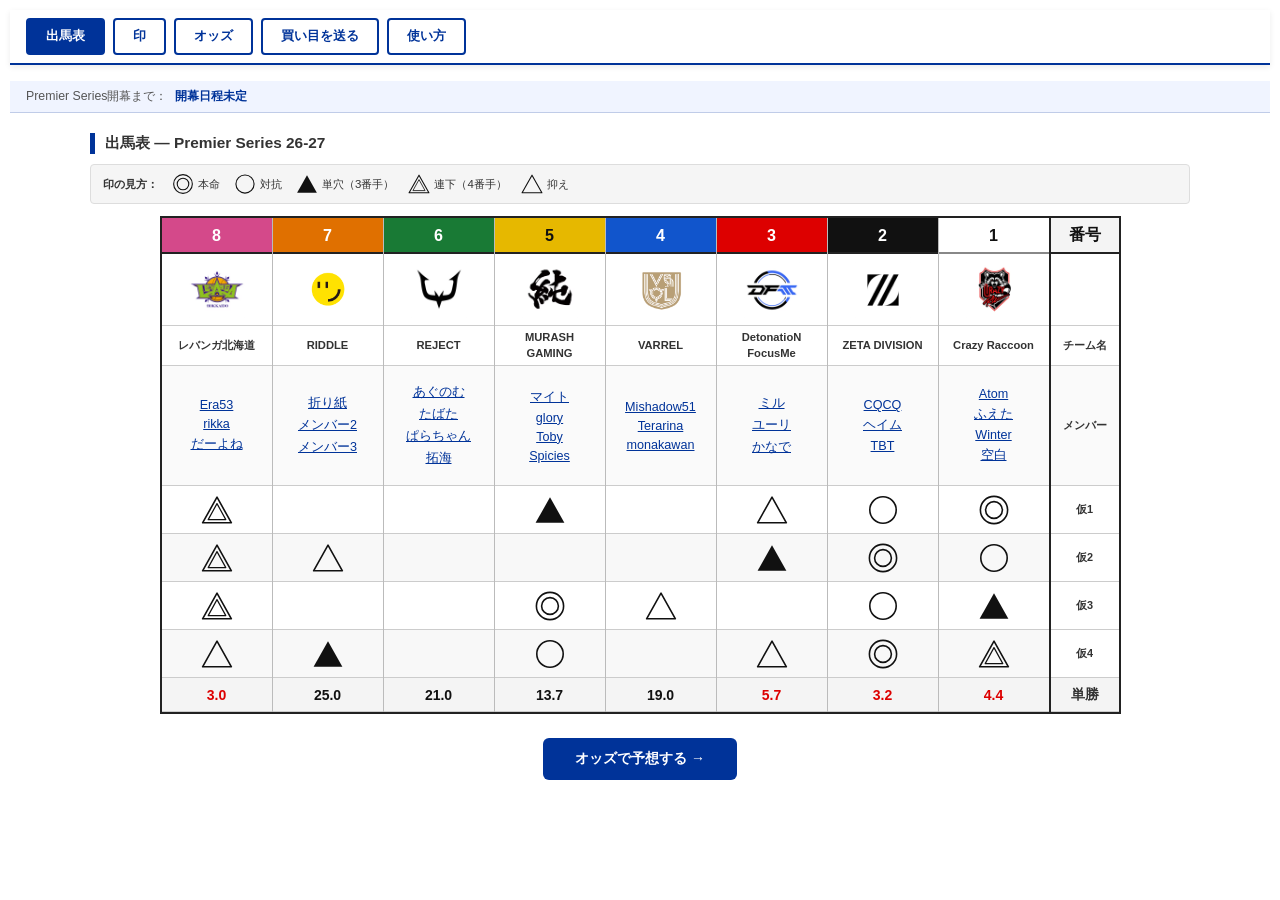
==== commit 16752d8f: "Add files via upload" ====
--- a/index.html
+++ b/index.html
@@ -9,60 +9,85 @@
     <link rel="stylesheet" href="css/style.css">
     <style>
         :root {
-            --navy: #0a1628;
-            --navy-mid: #1a2d4a;
-            --blue: #1a4fd6;
-            --blue-light: #e8eefb;
-            --text: #0a1628;
-            --text-sub: #5a6a82;
-            --border: #dde3ed;
-            --bg: #f5f7fb;
-            --white: #fff;
-            --frame-1: #f0f0f0; --frame-1-text: #111;
+            --frame-1: #fff;    --frame-1-text: #111;
             --frame-2: #111;    --frame-2-text: #fff;
-            --frame-3: #cc2200; --frame-3-text: #fff;
-            --frame-4: #1a4fd6; --frame-4-text: #fff;
-            --frame-5: #d4a000; --frame-5-text: #111;
-            --frame-6: #1a7a3a; --frame-6-text: #fff;
-            --frame-7: #d06000; --frame-7-text: #fff;
-            --frame-8: #c0357a; --frame-8-text: #fff;
+            --frame-3: #d00;    --frame-3-text: #fff;
+            --frame-4: #1155cc; --frame-4-text: #fff;
+            --frame-5: #e6b800; --frame-5-text: #111;
+            --frame-6: #197a35; --frame-6-text: #fff;
+            --frame-7: #e07000; --frame-7-text: #fff;
+            --frame-8: #d4498a; --frame-8-text: #fff;
             --col-width: 110px;
             --label-width: 68px;
             --mark-size: 32px;
         }
-        body { font-family: 'Noto Sans JP', sans-serif; background: var(--bg); color: var(--text); margin: 0; font-size: 14px; -webkit-font-smoothing: antialiased; }
-
-        /* ヘッダー */
-        .site-header { background: var(--navy); padding: 0 20px; }
-        .header-inner { max-width: 1100px; margin: 0 auto; height: 54px; display: flex; align-items: center; }
-        .site-title { font-family: 'Bebas Neue', sans-serif; font-size: 1.35rem; color: #fff; letter-spacing: .07em; line-height: 1; }
-        .site-title span { font-family: 'Noto Sans JP', sans-serif; font-size: .6rem; color: rgba(255,255,255,.45); display: block; font-weight: 400; letter-spacing: .1em; margin-top: 2px; }
-
-        /* ナビ */
-        .page-nav { background: var(--navy-mid); border-bottom: 1px solid rgba(255,255,255,.08); position: sticky; top: 0; z-index: 1000; box-shadow: 0 2px 6px rgba(0,0,0,.15); }
-
-        .page-inner { max-width: 1100px; margin: 0 auto; padding: 0 24px 40px !important; box-sizing: border-box; }
-        .pc-view { display: block; }
-        .sp-view { display: none; }
-
-        .page-heading-wrap { padding: 16px 0 10px; }
-        .page-label { font-size: .68rem; font-weight: 700; letter-spacing: .12em; color: var(--text-sub); text-transform: uppercase; margin-bottom: 3px; }
-        .page-heading { font-size: 1.3rem; font-weight: 900; color: var(--text); }
-        .page-heading em { font-style: normal; color: var(--blue); }
-
-        .mark-legend { display: flex; gap: 14px; flex-wrap: wrap; align-items: center; padding: 8px 12px; background: var(--white); border: 1px solid var(--border); border-radius: 6px; margin-bottom: 14px; font-size: .8em; color: var(--text-sub); }
-        .mark-legend strong { color: var(--text); margin-right: 4px; }
-        .mark-legend-item { display: flex; align-items: center; gap: 4px; }
-        .mark-legend-item img { width: 20px; height: 20px; }
-
-        /* PC出馬表テーブル */
-        .seimai-outer { overflow-x: auto; -webkit-overflow-scrolling: touch; margin: 0 0 20px; display: flex; justify-content: center; }
-        .seimai-table { display: flex; flex-direction: row-reverse; width: max-content; border: 2px solid #222; background: var(--white); flex-shrink: 0; }
-        .label-col { width: var(--label-width); display: flex; flex-direction: column; background: #f4f4f4; border-left: 2px solid #222; flex-shrink: 0; }
-        .label-col .cell { font-size: .78em; font-weight: bold; color: #333; justify-content: center; text-align: center; background: #f4f4f4; }
-        .team-col { width: var(--col-width); border-left: 1px solid #bbb; display: flex; flex-direction: column; }
+
+        .page-inner { max-width: 1100px; margin: 0 auto; padding: 0 16px; }
+
+        .seimai-outer {
+            overflow-x: auto;
+            -webkit-overflow-scrolling: touch;
+            margin: 12px 0 24px;
+            /* PC: 中央寄せ */
+            display: flex;
+            justify-content: center;
+        }
+        /* スマホでは左寄せ（justify-content:centerだとスクロール時に左端が切れる） */
+        @media (max-width: 767px) {
+            .seimai-outer { justify-content: flex-start; }
+        }
+
+        .seimai-table {
+            display: flex;
+            flex-direction: row-reverse;
+            width: max-content;
+            border: 2px solid #222;
+            background: #fff;
+            flex-shrink: 0;
+        }
+
+        .label-col {
+            width: var(--label-width);
+            display: flex;
+            flex-direction: column;
+            background: #f4f4f4;
+            border-left: 2px solid #222;
+            flex-shrink: 0;
+        }
+        .label-col .cell {
+            font-size: .78em;
+            font-weight: bold;
+            color: #333;
+            justify-content: center;
+            text-align: center;
+            background: #f4f4f4;
+        }
+        .label-col .row-num { background: #f4f4f4; }
+        .label-col .row-num .cell { color: #111; font-weight: bold; }
+        .label-col .row-odds { background: #f4f4f4; }
+        .label-col .row-odds .cell { color: #333; }
+
+        .team-col {
+            width: var(--col-width);
+            border-left: 1px solid #bbb;
+            display: flex;
+            flex-direction: column;
+        }
         .team-col:last-child { border-left: none; }
-        .cell { border-bottom: 1px solid #ccc; display: flex; align-items: center; justify-content: center; text-align: center; padding: 4px; font-size: .82em; min-height: 32px; box-sizing: border-box; width: 100%; }
+
+        .cell {
+            border-bottom: 1px solid #ccc;
+            display: flex;
+            align-items: center;
+            justify-content: center;
+            text-align: center;
+            padding: 4px;
+            font-size: .82em;
+            min-height: 32px;
+            box-sizing: border-box;
+            width: 100%;
+        }
+
         .row-num .cell { font-size: 1.15em; font-weight: 900; min-height: 36px; border-bottom: 2px solid #222; }
         .frame-1 .row-num .cell { background: var(--frame-1); color: var(--frame-1-text); border-bottom: 2px solid #888; }
         .frame-2 .row-num .cell { background: var(--frame-2); color: var(--frame-2-text); }
@@ -72,128 +97,77 @@
         .frame-6 .row-num .cell { background: var(--frame-6); color: var(--frame-6-text); }
         .frame-7 .row-num .cell { background: var(--frame-7); color: var(--frame-7-text); }
         .frame-8 .row-num .cell { background: var(--frame-8); color: var(--frame-8-text); }
+
         .row-logo .cell { min-height: 72px; background: #fff; }
         .row-logo .cell img { width: 56px; height: 56px; object-fit: contain; }
         .logo-placeholder { width: 56px; height: 56px; background: #ddd; border-radius: 4px; display: flex; align-items: center; justify-content: center; font-size: .75em; font-weight: bold; color: #555; }
+
         .row-name .cell { font-weight: bold; font-size: .8em; min-height: 40px; line-height: 1.4; background: #fff; white-space: normal; padding: 4px 6px; word-break: keep-all; overflow-wrap: break-word; }
+
         .row-members .cell { flex-direction: column; gap: 3px; min-height: 120px; background: #fafafa; padding: 5px 3px; align-items: center; }
         .member-btn { background: none; border: none; cursor: pointer; font-size: 1.1em; color: #003399; padding: 1px 3px; text-decoration: underline; max-width: calc(var(--col-width) - 8px); white-space: nowrap; overflow: hidden; text-overflow: ellipsis; }
         .member-btn:hover { color: #e91e63; }
-        .row-predictor .cell { height: calc(var(--mark-size) + 16px); min-height: calc(var(--mark-size) + 16px); background: #fff; }
+
+        .row-predictor .cell {
+            height: calc(var(--mark-size) + 16px);
+            min-height: calc(var(--mark-size) + 16px);
+            background: #fff;
+        }
         .row-predictor.even-row .cell { background: #f8f8f8; }
+
         .row-odds .cell { font-weight: bold; font-size: 1em; background: #f4f4f4; min-height: 34px; }
-        .odds-low { color: #d00; }
+        .odds-low  { color: #d00; }
         .odds-dark { color: #111; }
+
         .mark-img { width: var(--mark-size); height: var(--mark-size); object-fit: contain; display: block; }
 
-        /* メンバーポップアップ */
-        #member-popup { position: fixed; background: #fff; border: 2px solid var(--blue); border-radius: 8px; padding: 14px 18px; box-shadow: 0 4px 20px rgba(0,0,0,.2); z-index: 3000; min-width: 200px; max-width: 280px; user-select: none; }
-        #member-popup h4 { margin: 0 0 10px; font-size: 1em; color: var(--blue); border-bottom: 1px solid #ccc; padding-bottom: 6px; cursor: grab; }
+        #member-popup { position: fixed; background: #fff; border: 2px solid #003399; border-radius: 8px; padding: 14px 18px; box-shadow: 0 4px 20px rgba(0,0,0,.3); z-index: 3000; min-width: 200px; max-width: 280px; }
+        #member-popup h4 { margin: 0 0 10px; font-size: 1em; color: #003399; border-bottom: 1px solid #ccc; padding-bottom: 6px; }
         .popup-links { display: flex; flex-direction: column; gap: 6px; }
-        .popup-links a { display: flex; align-items: center; gap: 6px; color: var(--blue); text-decoration: none; font-size: .9em; padding: 4px 8px; border-radius: 4px; border: 1px solid #ccc; }
-        .popup-links a:hover { background: var(--blue-light); }
+        .popup-links a { display: flex; align-items: center; gap: 6px; color: #003399; text-decoration: none; font-size: .9em; padding: 4px 8px; border-radius: 4px; border: 1px solid #ccc; }
+        .popup-links a:hover { background: #eef; }
         .popup-links .no-link { color: #999; font-size: .85em; }
         #member-popup-close { position: absolute; top: 6px; right: 10px; background: none; border: none; font-size: 1.2em; cursor: pointer; color: #666; }
 
-        .cta-wrap { text-align: center; margin: 0 0 32px; }
-        .cta-btn { display: inline-block; padding: 13px 40px; background: var(--blue); color: #fff; font-family: 'Noto Sans JP', sans-serif; font-size: .95rem; font-weight: 700; border-radius: 6px; text-decoration: none; letter-spacing: .04em; }
-
-        /* ══ スマホ (767px以下) ══ */
-        @media (max-width: 767px) {
-            body { font-size: 13px; }
-            .site-header { padding: 0 14px; }
-            .header-inner { height: 46px; }
-            .site-title { font-size: 1.1rem; }            .pc-view { display: none !important; }
-            .sp-view { display: block !important; }
-
-            .sp-section { padding: 10px 10px 4px; font-size: .65rem; font-weight: 700; letter-spacing: .1em; color: #8a9ab2; text-transform: uppercase; }
-            .sp-list { padding: 0 10px 16px; display: flex; flex-direction: column; gap: 6px; }
-            .sp-card { background: var(--white); border: 1px solid var(--border); border-radius: 10px; overflow: hidden; }
-            .sp-card-main { display: flex; align-items: center; height: 54px; cursor: pointer; -webkit-tap-highlight-color: transparent; }
-            .sp-frame-badge { width: 36px; height: 54px; display: flex; align-items: center; justify-content: center; flex-shrink: 0; font-size: 1.15rem; font-weight: 900; }
-            .sp-frame-1 { background: var(--frame-1); color: var(--frame-1-text); }
-            .sp-frame-2 { background: var(--frame-2); color: var(--frame-2-text); }
-            .sp-frame-3 { background: var(--frame-3); color: var(--frame-3-text); }
-            .sp-frame-4 { background: var(--frame-4); color: var(--frame-4-text); }
-            .sp-frame-5 { background: var(--frame-5); color: var(--frame-5-text); }
-            .sp-frame-6 { background: var(--frame-6); color: var(--frame-6-text); }
-            .sp-frame-7 { background: var(--frame-7); color: var(--frame-7-text); }
-            .sp-frame-8 { background: var(--frame-8); color: var(--frame-8-text); }
-            .sp-logo-cell { width: 44px; height: 54px; display: flex; align-items: center; justify-content: center; background: #fafafa; border-left: 1px solid #eef0f4; flex-shrink: 0; }
-            .sp-logo-cell img { width: 30px; height: 30px; object-fit: contain; }
-            .sp-logo-ph { width: 30px; height: 30px; background: #e8eaed; border-radius: 4px; display: flex; align-items: center; justify-content: center; font-size: .55rem; font-weight: 700; color: #8a9ab2; }
-            .sp-card-info { flex: 1; padding: 0 10px; min-width: 0; }
-            .sp-team-name { font-size: .84rem; font-weight: 700; white-space: nowrap; overflow: hidden; text-overflow: ellipsis; color: var(--text); }
-            .sp-odds-row { display: flex; align-items: center; gap: 5px; margin-top: 2px; }
-            .sp-odds-label { font-size: .65rem; color: #8a9ab2; }
-            .sp-odds-val { font-size: .82rem; font-weight: 700; }
-            .sp-odds-hot { color: #cc2200; }
-            .sp-odds-mid { color: var(--text); }
-            .sp-chevron { width: 34px; height: 54px; display: flex; align-items: center; justify-content: center; flex-shrink: 0; color: #b0bac8; font-size: 18px; transition: transform .2s; user-select: none; }
-            .sp-chevron.open { transform: rotate(180deg); }
-            .sp-members { display: none; border-top: 1px solid #eef0f4; padding: 10px 12px; background: #fafbfd; flex-wrap: wrap; gap: 6px; }
-            .sp-members.open { display: flex; }
-            .sp-member-chip { background: var(--white); border: 1px solid var(--border); border-radius: 20px; padding: 4px 10px; font-size: .72rem; color: #3a5080; cursor: pointer; white-space: nowrap; font-family: 'Noto Sans JP', sans-serif; }
-            .sp-member-chip:active { background: var(--blue-light); }
-            .sp-cta-wrap { padding: 4px 10px 24px; }
-            .sp-cta-btn { display: block; background: var(--blue); color: #fff; text-align: center; padding: 14px; border-radius: 8px; font-size: .9rem; font-weight: 700; text-decoration: none; letter-spacing: .04em; font-family: 'Noto Sans JP', sans-serif; }
-            #member-popup { position: fixed; top: 50% !important; left: 50% !important; transform: translate(-50%, -50%); width: 80vw; max-width: 280px; }
-        }
+        .mark-legend { display: flex; gap: 14px; flex-wrap: wrap; align-items: center; padding: 8px 12px; background: #f5f5f5; border: 1px solid #ddd; border-radius: 4px; margin-bottom: 12px; font-size: .82em; }
+        .mark-legend-item { display: flex; align-items: center; gap: 4px; }
+        .mark-legend-item img { width: 22px; height: 22px; }
     </style>
 </head>
 <body>
 
-<header class="site-header">
-    <div class="header-inner">
-        <a href="index.html" class="site-logo">
-            <img src="assets/images/logo.png" alt="PS予想企画" class="site-logo-img">
-            <div class="site-logo-text">
-                <span class="site-logo-main">PS予想企画</span>
-                <span class="site-logo-sub">PREMIER SERIES 26-27</span>
-            </div>
-        </a>
-    </div>
-</header>
 <nav class="page-nav">
     <a href="index.html" class="active">出馬表</a>
     <a href="marks.html">印</a>
     <a href="odds.html">オッズ</a>
     <a href="submit.html">買い目を送る</a>
     <a href="help.html">使い方</a>
-    <a href="faq.html">Q&A</a>
 </nav>
-<div id="countdown-bar"><div id="countdown-bar-inner"></div>
-<!-- PC表示 -->
-<div class="pc-view">
-    <div class="page-inner">
-        <div class="page-heading-wrap">
-            <div class="page-label">Lineup</div>
-            <div class="page-heading">出馬表 <em>— Premier Series 26-27</em></div>
-        </div>
-        <div class="mark-legend">
-            <strong>印の見方：</strong>
-            <div class="mark-legend-item"><img src="assets/marks/mark_honmei.svg" alt="◎">本命</div>
-            <div class="mark-legend-item"><img src="assets/marks/mark_taikou.svg" alt="○">対抗</div>
-            <div class="mark-legend-item"><img src="assets/marks/mark_tanana.svg" alt="▲">単穴</div>
-            <div class="mark-legend-item"><img src="assets/marks/mark_renka.svg"  alt="⟁">連下</div>
-            <div class="mark-legend-item"><img src="assets/marks/mark_osae.svg"   alt="△">抑え</div>
-        </div>
-        <div class="seimai-outer">
-            <div class="seimai-table" id="seimai-table"></div>
-        </div>
-        <div class="cta-wrap">
-            <a href="odds.html" class="cta-btn">オッズで予想する →</a>
-        </div>
-    </div>
-</div>
-
-<!-- スマホ表示 -->
-<div class="sp-view">
-    <div class="sp-section">Lineup</div>
-    <div class="sp-list" id="sp-list"></div>
-    <div class="sp-cta-wrap">
-        <a href="odds.html" class="sp-cta-btn">オッズで予想する →</a>
-    </div>
+<div id="countdown-bar"></div>
+
+<div class="page-inner">
+
+<div class="section-title">出馬表 — Premier Series 26-27</div>
+
+<div class="mark-legend">
+    <strong>印の見方：</strong>
+    <div class="mark-legend-item"><img src="assets/marks/mark_honmei.svg" alt="◎">本命</div>
+    <div class="mark-legend-item"><img src="assets/marks/mark_taikou.svg" alt="○">対抗</div>
+    <div class="mark-legend-item"><img src="assets/marks/mark_tanana.svg" alt="▲">単穴（3番手）</div>
+    <div class="mark-legend-item"><img src="assets/marks/mark_renka.svg"  alt="⟁">連下（4番手）</div>
+    <div class="mark-legend-item"><img src="assets/marks/mark_osae.svg"   alt="△">抑え</div>
+</div>
+
+<div class="seimai-outer">
+    <div class="seimai-table" id="seimai-table"></div>
+</div>
+
+<div style="text-align:center; margin: 8px 0 24px;">
+    <a href="odds.html" style="display:inline-block; padding:12px 32px; background:#003399; color:#fff; font-weight:bold; border-radius:6px; text-decoration:none; font-size:1em;">
+        オッズで予想する →
+    </a>
+</div>
+
 </div>
 
 <div id="member-popup" style="display:none;">
@@ -214,7 +188,6 @@
 let teamsData = [], oddsData = {}, predictionsData = [];
 
 window.addEventListener('DOMContentLoaded', async () => {
-    renderCountdown();
     try {
         const [teams, odds, preds] = await Promise.all([
             loadJSON('data/teams.json'),
@@ -222,27 +195,31 @@
             loadJSON('data/predictions/predictions.json'),
         ]);
         teamsData = teams; oddsData = odds; predictionsData = preds;
-        renderPC();
-        renderSP();
+        renderSeimai();
+        // スマホでは読み込み後に右端（1番）へスクロール
+        if (window.innerWidth < 768) {
+            const outer = document.querySelector('.seimai-outer');
+            outer.scrollLeft = outer.scrollWidth;
+        }
     } catch(e) {
         console.error(e);
-        document.getElementById('seimai-table').innerHTML = '<p style="padding:20px;color:#d00;">データの読み込みに失敗しました。</p>';
-        document.getElementById('sp-list').innerHTML = '<p style="padding:20px;color:#d00;">データの読み込みに失敗しました。</p>';
+        document.querySelector('.seimai-outer').innerHTML = '<p style="padding:20px;color:#d00;">データの読み込みに失敗しました。</p>';
     }
 });
 
-function renderPC() {
+function renderSeimai() {
     const table = document.getElementById('seimai-table');
     table.innerHTML = '';
+
     const labelCol = document.createElement('div');
     labelCol.className = 'label-col';
     const labelDefs = [
-        { cls:'row-num', text:'番号' },
-        { cls:'row-logo', text:'' },
-        { cls:'row-name', text:'チーム名' },
+        { cls:'row-num',     text:'番号' },
+        { cls:'row-logo',    text:'' },
+        { cls:'row-name',    text:'チーム名' },
         { cls:'row-members', text:'メンバー' },
         ...predictionsData.map(p => ({ cls:'row-predictor', text: p.name })),
-        { cls:'row-odds', text:'単勝' },
+        { cls:'row-odds',    text:'単勝' },
     ];
     labelDefs.forEach(d => {
         const wrap = document.createElement('div'); wrap.className = d.cls;
@@ -251,17 +228,22 @@
         wrap.appendChild(cell); labelCol.appendChild(wrap);
     });
     table.appendChild(labelCol);
+
     teamsData.forEach(team => {
         const col = document.createElement('div');
         col.className = `team-col frame-${team.id}`;
+
         addCell(col, 'row-num', String(team.id));
+
         const logoWrap = document.createElement('div'); logoWrap.className = 'row-logo';
         const logoCell = document.createElement('div'); logoCell.className = 'cell';
         const img = document.createElement('img');
         img.src = team.logo; img.alt = team.tag;
         img.onerror = () => { const ph = document.createElement('div'); ph.className = 'logo-placeholder'; ph.textContent = team.tag; logoCell.replaceChild(ph, img); };
         logoCell.appendChild(img); logoWrap.appendChild(logoCell); col.appendChild(logoWrap);
+
         addCell(col, 'row-name', team.name);
+
         const mWrap = document.createElement('div'); mWrap.className = 'row-members';
         const mCell = document.createElement('div'); mCell.className = 'cell';
         team.members.forEach(m => {
@@ -271,6 +253,7 @@
             mCell.appendChild(btn);
         });
         mWrap.appendChild(mCell); col.appendChild(mWrap);
+
         predictionsData.forEach((pred, pi) => {
             const markKey = pred.marks[String(team.id)];
             const pWrap = document.createElement('div');
@@ -278,6 +261,7 @@
             pWrap.appendChild(makeMarkCell(markKey));
             col.appendChild(pWrap);
         });
+
         const oddsVal = (oddsData.win || {})[String(team.id)] || '---';
         const oddsWrap = document.createElement('div'); oddsWrap.className = 'row-odds';
         const oddsCell = document.createElement('div'); oddsCell.className = 'cell';
@@ -285,54 +269,8 @@
         oddsCell.textContent = oddsVal;
         oddsCell.classList.add(!isNaN(oddsNum) && oddsNum <= 10 ? 'odds-low' : 'odds-dark');
         oddsWrap.appendChild(oddsCell); col.appendChild(oddsWrap);
+
         table.appendChild(col);
-    });
-}
-
-function renderSP() {
-    const list = document.getElementById('sp-list');
-    list.innerHTML = '';
-    teamsData.forEach(team => {
-        const oddsVal = (oddsData.win || {})[String(team.id)] || '---';
-        const hot = parseFloat(oddsVal) <= 10;
-        const card = document.createElement('div');
-        card.className = 'sp-card';
-        const memberChips = team.members.map(m =>
-            `<span class="sp-member-chip" data-member='${JSON.stringify(m).replace(/'/g, "&#39;")}'>${m.name}</span>`
-        ).join('');
-        card.innerHTML = `
-            <div class="sp-card-main">
-                <div class="sp-frame-badge sp-frame-${team.id}">${team.id}</div>
-                <div class="sp-logo-cell">
-                    <img src="${team.logo}" alt="${team.tag}" onerror="this.style.display='none';this.nextElementSibling.style.display='flex'">
-                    <div class="sp-logo-ph" style="display:none">${team.tag}</div>
-                </div>
-                <div class="sp-card-info">
-                    <div class="sp-team-name">${team.name}</div>
-                    <div class="sp-odds-row">
-                        <span class="sp-odds-label">単勝</span>
-                        <span class="sp-odds-val ${hot ? 'sp-odds-hot' : 'sp-odds-mid'}">${oddsVal}倍</span>
-                    </div>
-                </div>
-                <div class="sp-chevron">&#8964;</div>
-            </div>
-            <div class="sp-members">${memberChips}</div>`;
-        card.querySelector('.sp-card-main').addEventListener('click', () => {
-            const members = card.querySelector('.sp-members');
-            const chevron = card.querySelector('.sp-chevron');
-            const open = members.classList.toggle('open');
-            chevron.classList.toggle('open', open);
-        });
-        card.querySelectorAll('.sp-member-chip').forEach(chip => {
-            chip.addEventListener('click', e => {
-                e.stopPropagation();
-                try {
-                    const m = JSON.parse(chip.dataset.member);
-                    openMemberPopup(m, chip);
-                } catch(err) {}
-            });
-        });
-        list.appendChild(card);
     });
 }
 
@@ -364,70 +302,21 @@
     if (!member.x && !member.youtube && !member.bilibili) {
         links.innerHTML = '<span class="no-link">リンク情報なし</span>';
     } else {
-        if (member.x)       { const a = document.createElement('a'); a.href = member.x;       a.target = '_blank'; a.innerHTML = '<span>𝕏</span> X (Twitter)'; links.appendChild(a); }
-        if (member.youtube)  { const a = document.createElement('a'); a.href = member.youtube;  a.target = '_blank'; a.innerHTML = '<span>▶</span> YouTube';     links.appendChild(a); }
-        if (member.bilibili) { const a = document.createElement('a'); a.href = member.bilibili; a.target = '_blank'; a.innerHTML = '<span>▶</span> Bilibili';    links.appendChild(a); }
+        if (member.x) { const a = document.createElement('a'); a.href = member.x; a.target = '_blank'; a.innerHTML = '<span>𝕏</span> X (Twitter)'; links.appendChild(a); }
+        if (member.youtube) { const a = document.createElement('a'); a.href = member.youtube; a.target = '_blank'; a.innerHTML = '<span>▶</span> YouTube'; links.appendChild(a); }
+        if (member.bilibili) { const a = document.createElement('a'); a.href = member.bilibili; a.target = '_blank'; a.innerHTML = '<span>▶</span> Bilibili'; links.appendChild(a); }
     }
     popup.style.display = 'block';
-    popup.style.transform = '';
-    if (window.innerWidth > 767) {
-        const rect = anchor.getBoundingClientRect();
-        const pw = popup.offsetWidth || 240;
-        const ph = popup.offsetHeight || 120;
-        // position:fixed なので getBoundingClientRect の値をそのまま使う（scrollY不要）
-        let left = rect.left;
-        let top  = rect.top - ph - 8;
-        if (top < 10) top = rect.bottom + 8;
-        if (left + pw > window.innerWidth - 10) left = window.innerWidth - pw - 10;
-        if (left < 10) left = 10;
-        popup.style.left = left + 'px';
-        popup.style.top  = top  + 'px';
-    }
-    initDrag(popup);
-}
-
-function initDrag(popup) {
-    const handle = popup.querySelector('h4');
-    let startX, startY, startLeft, startTop, dragging = false;
-    handle.onmousedown = function(e) {
-        dragging = true;
-        startX = e.clientX; startY = e.clientY;
-        startLeft = parseInt(popup.style.left) || popup.getBoundingClientRect().left;
-        startTop  = parseInt(popup.style.top)  || popup.getBoundingClientRect().top;
-        handle.style.cursor = 'grabbing';
-        e.preventDefault();
-    };
-    document.onmousemove = function(e) {
-        if (!dragging) return;
-        const dx = e.clientX - startX, dy = e.clientY - startY;
-        popup.style.left = Math.max(0, startLeft + dx) + 'px';
-        popup.style.top  = Math.max(0, startTop  + dy) + 'px';
-    };
-    document.onmouseup = function() {
-        if (dragging) { dragging = false; handle.style.cursor = 'grab'; }
-    };
-    // タッチ対応
-    handle.ontouchstart = function(e) {
-        const t = e.touches[0];
-        dragging = true;
-        startX = t.clientX; startY = t.clientY;
-        startLeft = parseInt(popup.style.left) || popup.getBoundingClientRect().left;
-        startTop  = parseInt(popup.style.top)  || popup.getBoundingClientRect().top;
-    };
-    document.ontouchmove = function(e) {
-        if (!dragging) return;
-        const t = e.touches[0];
-        popup.style.left = Math.max(0, startLeft + t.clientX - startX) + 'px';
-        popup.style.top  = Math.max(0, startTop  + t.clientY - startY) + 'px';
-        e.preventDefault();
-    };
-    document.ontouchend = function() { dragging = false; };
+    const rect = anchor.getBoundingClientRect();
+    const pw = popup.offsetWidth;
+    let left = rect.left + window.scrollX;
+    if (left + pw > window.innerWidth - 10) left = window.innerWidth - pw - 10;
+    if (left < 10) left = 10;
+    popup.style.left = left + 'px';
+    popup.style.top = (rect.bottom + window.scrollY + 6) + 'px';
 }
 function closePopup() { document.getElementById('member-popup').style.display = 'none'; }
-document.addEventListener('click', e => {
-    const popup = document.getElementById('member-popup');
-    if (popup.style.display !== 'none' && !popup.contains(e.target)) closePopup();
-});
+document.addEventListener('click', () => { closePopup(); });
 </script>
 </body>
 </html>
--- a/css/style.css
+++ b/css/style.css
@@ -1,126 +1,17 @@
-@import url('https://fonts.googleapis.com/css2?family=Noto+Sans+JP:wght@400;500;700;900&display=swap');
-
 :root {
-    --navy: #0a1628;
-    --navy-mid: #1a2d4a;
-    --blue: #1a4fd6;
-    --blue-light: #e8eefb;
     --jra-blue: #003399;
     --jra-green: #007d43;
-    --text: #0a1628;
-    --text-sub: #5a6a82;
-    --border: #dde3ed;
     --border-color: #ccc;
-    --bg: #f5f7fb;
-    --white: #fff;
     --accent-red: #d00;
 }
 
-* { box-sizing: border-box; }
-
 body {
-    font-family: 'Noto Sans JP', "Helvetica Neue", Arial, sans-serif;
+    font-family: "Helvetica Neue", Arial, sans-serif;
     font-size: 14px;
-    margin: 0;
-    color: var(--text);
-    background: var(--bg);
-    -webkit-font-smoothing: antialiased;
-}
-
-/* ── サイトヘッダー ── */
-.site-header {
-    background: var(--navy);
-    padding: 0 20px;
-}
-.header-inner {
-    max-width: 1100px;
-    margin: 0 auto;
-    height: 52px;
-    display: flex;
-    align-items: center;
-}
-.site-logo {
-    display: flex;
-    align-items: center;
-    gap: 10px;
-    text-decoration: none;
-}
-.site-logo-img {
-    height: 32px;
-    width: auto;
-    object-fit: contain;
-}
-.site-logo-text {
-    display: flex;
-    flex-direction: column;
-    line-height: 1;
-}
-.site-logo-main {
-    font-size: .88rem;
-    font-weight: 900;
-    color: #fff;
-    letter-spacing: .04em;
-}
-.site-logo-sub {
-    font-size: .58rem;
-    color: rgba(255,255,255,.45);
-    letter-spacing: .1em;
-    margin-top: 2px;
-    font-weight: 400;
-}
-
-/* ── ナビ（旧デザイン踏襲・色だけ更新） ── */
-.page-nav {
-    display: flex;
-    gap: 8px;
-    position: sticky;
-    top: 0;
-    z-index: 1000;
-    background: var(--navy-mid);
-    padding: 8px 16px;
-    margin: 0 0 16px;
-    border-bottom: 2px solid rgba(255,255,255,.12);
-    box-shadow: 0 2px 6px rgba(0,0,0,.18);
-    overflow-x: auto;
-    scrollbar-width: none;
-}
-.page-nav::-webkit-scrollbar { display: none; }
-.page-nav a {
-    padding: 7px 16px;
-    border: 2px solid rgba(255,255,255,.35);
-    border-radius: 4px;
-    color: rgba(255,255,255,.75);
-    text-decoration: none;
-    font-weight: bold;
-    font-size: .88em;
-    white-space: nowrap;
-    flex-shrink: 0;
-    transition: background .15s, color .15s, border-color .15s;
-}
-.page-nav a.active,
-.page-nav a:hover {
-    background: rgba(255,255,255,.15);
-    color: #fff;
-    border-color: #fff;
-}
-
-/* ── カウントダウン ── */
-#countdown-bar {
-    display: flex;
-    align-items: center;
-    gap: 8px;
-    background: var(--blue-light);
-    border-bottom: 1px solid #c5d3f0;
-    padding: 7px 16px;
-    font-size: .82rem;
-    margin-bottom: 0;
-}
-#countdown-bar.cd-urgent { background: #fff3f0; border-bottom-color: #f5b8b0; }
-.cd-label { color: var(--text-sub); }
-.cd-value { font-weight: 700; color: var(--blue); }
-.cd-value.cd-closed { color: #d00; }
-.cd-urgent .cd-value { color: #d00; }
-#countdown-bar strong { font-size: 1.1em; }
+    margin: 10px;
+    color: #333;
+    background: #fff;
+}
 
 /* ── 共通 ── */
 .section-title {
@@ -149,129 +40,509 @@
     cursor: pointer;
     border-radius: 3px;
     color: #000;
-    font-family: 'Noto Sans JP', sans-serif;
 }
 .odd_view:hover { background: #fdd835; }
 
 /* ── チームヘッダー ── */
-.team-table { width: 100%; border-collapse: collapse; margin-bottom: 20px; table-layout: fixed; }
-.team-table th, .team-table td { border: 1px solid var(--border-color); text-align: center; padding: 8px 2px; }
-.team-table th { background: var(--jra-blue); color: #fff; font-size: .8em; }
-.team-table td { font-weight: bold; font-size: .9em; overflow: hidden; text-overflow: ellipsis; }
-.team-logo { width: 30px; height: 30px; object-fit: contain; vertical-align: middle; margin-bottom: 3px; }
+.team-table {
+    width: 100%;
+    border-collapse: collapse;
+    margin-bottom: 20px;
+    table-layout: fixed;
+}
+.team-table th,
+.team-table td {
+    border: 1px solid var(--border-color);
+    text-align: center;
+    padding: 8px 2px;
+}
+.team-table th {
+    background: var(--jra-blue);
+    color: #fff;
+    font-size: .8em;
+}
+.team-table td {
+    font-weight: bold;
+    font-size: .9em;
+    overflow: hidden;
+    text-overflow: ellipsis;
+}
+.team-logo {
+    width: 30px;
+    height: 30px;
+    object-fit: contain;
+    vertical-align: middle;
+    margin-bottom: 3px;
+}
 
 /* ── タブ ── */
-.tab-menu { display: flex; list-style: none; padding: 0; margin: 0; border-bottom: 2px solid var(--jra-blue); flex-wrap: wrap; }
-.tab-menu li { padding: 10px 15px; cursor: pointer; background: #eee; margin-right: 2px; border: 1px solid var(--border-color); border-bottom: none; font-weight: bold; }
-.tab-menu li.active { background: var(--jra-blue); color: #fff; border-color: var(--jra-blue); }
+.tab-menu {
+    display: flex;
+    list-style: none;
+    padding: 0;
+    margin: 0;
+    border-bottom: 2px solid var(--jra-blue);
+    flex-wrap: wrap;
+}
+.tab-menu li {
+    padding: 10px 15px;
+    cursor: pointer;
+    background: #eee;
+    margin-right: 2px;
+    border: 1px solid var(--border-color);
+    border-bottom: none;
+    font-weight: bold;
+}
+.tab-menu li.active {
+    background: var(--jra-blue);
+    color: #fff;
+    border-color: var(--jra-blue);
+}
 
 /* ── 投票モード ── */
-.vote-mode-bar { display: flex; gap: 6px; margin: 8px 0; flex-wrap: wrap; }
-.mode-btn { padding: 6px 14px; border: 2px solid var(--jra-blue); background: #fff; color: var(--jra-blue); border-radius: 4px; cursor: pointer; font-weight: bold; font-size: .85em; font-family: 'Noto Sans JP', sans-serif; }
-.mode-btn.active { background: var(--jra-blue); color: #fff; }
+.vote-mode-bar {
+    display: flex;
+    gap: 6px;
+    margin: 8px 0;
+    flex-wrap: wrap;
+}
+.mode-btn {
+    padding: 6px 14px;
+    border: 2px solid var(--jra-blue);
+    background: #fff;
+    color: var(--jra-blue);
+    border-radius: 4px;
+    cursor: pointer;
+    font-weight: bold;
+    font-size: .85em;
+}
+.mode-btn.active {
+    background: var(--jra-blue);
+    color: #fff;
+}
 
 /* ── マークシート ── */
-.marksheet-area { background: #f2f2f2; padding: 10px; border: 1px solid var(--border-color); margin-top: -1px; }
-.ms-table { width: 100%; border-collapse: collapse; background: #fff; margin-bottom: 6px; table-layout: fixed; }
-.ms-table th, .ms-table td { border: 1px solid var(--border-color); padding: 4px 2px; text-align: center; font-size: .85em; overflow: hidden; text-overflow: ellipsis; white-space: nowrap; }
+.marksheet-area {
+    background: #f2f2f2;
+    padding: 10px;
+    border: 1px solid var(--border-color);
+    margin-top: -1px;
+}
+.ms-table {
+    width: 100%;
+    border-collapse: collapse;
+    background: #fff;
+    margin-bottom: 6px;
+    table-layout: fixed;
+}
+.ms-table th,
+.ms-table td {
+    border: 1px solid var(--border-color);
+    padding: 4px 2px;
+    text-align: center;
+    font-size: .85em;
+    overflow: hidden;
+    text-overflow: ellipsis;
+    white-space: nowrap;
+}
 .ms-table th { background: #e9e9e9; }
-.ms-row-label { font-weight: bold; background: #f8f9fa; white-space: nowrap; width: 5em; }
-.ms-cell { cursor: pointer; user-select: none; transition: background .12s; }
+.ms-row-label {
+    font-weight: bold;
+    background: #f8f9fa;
+    white-space: nowrap;
+    width: 5em;
+}
+.ms-cell {
+    cursor: pointer;
+    user-select: none;
+    transition: background .12s;
+}
 .ms-cell:hover { background: #dde8ff; }
 .ms-cell.marked { background: var(--jra-blue); color: #fff; font-weight: bold; }
-.ms-cell.axis1 { background: #e91e63; color: #fff; font-weight: bold; }
-.ms-cell.axis2 { background: #ff9800; color: #fff; font-weight: bold; }
-.all_button { width: 28px; padding: 2px; cursor: pointer; font-size: .8em; }
-
-/* ── ソートバー ── */
-.sort-controls { margin: 10px 0 0; padding-bottom: 8px; border-bottom: 1px solid var(--border-color); }
-.sort-btn { padding: 5px 15px; cursor: pointer; border: 1px solid var(--jra-blue); background: #fff; color: var(--jra-blue); border-radius: 4px; font-family: 'Noto Sans JP', sans-serif; }
+.ms-cell.axis1  { background: #e91e63; color: #fff; font-weight: bold; }
+.ms-cell.axis2  { background: #ff9800; color: #fff; font-weight: bold; }
+.all_button {
+    width: 28px;
+    padding: 2px;
+    cursor: pointer;
+    font-size: .8em;
+}
+
+/* ── ソートバー（全タブ共通） ── */
+.sort-controls {
+    margin: 10px 0 0;
+    padding-bottom: 8px;
+    border-bottom: 1px solid var(--border-color);
+}
+.sort-btn {
+    padding: 5px 15px;
+    cursor: pointer;
+    border: 1px solid var(--jra-blue);
+    background: #fff;
+    color: var(--jra-blue);
+    border-radius: 4px;
+}
 .sort-btn.active { background: var(--jra-blue); color: #fff; }
 
 /* ── オッズ一覧 ── */
-.list-wrapper { max-height: 500px; overflow-y: auto; border: 1px solid var(--border-color); margin-top: 10px; }
+.list-wrapper {
+    max-height: 500px;
+    overflow-y: auto;
+    border: 1px solid var(--border-color);
+    margin-top: 10px;
+}
 table.list-table { width: 100%; border-collapse: collapse; }
-.list-table th { position: sticky; top: 0; background: #eee; border: 1px solid var(--border-color); padding: 8px; }
-.list-table td { border: 1px solid var(--border-color); padding: 8px; text-align: center; }
+.list-table th {
+    position: sticky;
+    top: 0;
+    background: #eee;
+    border: 1px solid var(--border-color);
+    padding: 8px;
+}
+.list-table td {
+    border: 1px solid var(--border-color);
+    padding: 8px;
+    text-align: center;
+}
 .odds-val { font-weight: bold; }
 .odds-low  { color: #d00; }
 .odds-high { color: #0066cc; }
 .odds_row { cursor: pointer; transition: background .15s; }
 .odds_row:hover  { background: #fff9c4 !important; }
 .odds_row:active { background: #ffe082 !important; }
-.odds_row td[data-bet-type]:hover { background: #ffe082 !important; cursor: pointer; }
+
+/* 単複：ホバー中のセルだけ色を濃くしてどちらを押すか明示 */
+.odds_row td[data-bet-type]:hover {
+    background: #ffe082 !important;
+    cursor: pointer;
+}
 
 /* ── カート ── */
-#bet-management { margin-top: 30px; border: 2px solid #333; padding: 15px; border-radius: 8px; background: #fdfdfd; }
+#bet-management {
+    margin-top: 30px;
+    border: 2px solid #333;
+    padding: 15px;
+    border-radius: 8px;
+    background: #fdfdfd;
+}
 #cart-table { width: 100%; border-collapse: collapse; }
-#cart-table th { padding: 5px; border-bottom: 1px solid #ccc; background: #eee; font-size: .85em; }
-#cart-table td { padding: 6px 8px; border-bottom: 1px solid #f0f0f0; text-align: center; vertical-align: middle; }
-.pt-display { display: inline-flex; align-items: center; gap: 2px; cursor: pointer; border: 1px solid #aaa; border-radius: 4px; padding: 3px 6px; background: #fff; font-size: .9em; white-space: nowrap; }
+#cart-table th {
+    padding: 5px;
+    border-bottom: 1px solid #ccc;
+    background: #eee;
+    font-size: .85em;
+}
+#cart-table td {
+    padding: 6px 8px;
+    border-bottom: 1px solid #f0f0f0;
+    text-align: center;
+    vertical-align: middle;
+}
+.pt-display {
+    display: inline-flex;
+    align-items: center;
+    gap: 2px;
+    cursor: pointer;
+    border: 1px solid #aaa;
+    border-radius: 4px;
+    padding: 3px 6px;
+    background: #fff;
+    font-size: .9em;
+    white-space: nowrap;
+}
 .pt-display:hover { border-color: var(--jra-blue); background: #eef; }
 .pt-n { font-weight: bold; color: var(--jra-blue); min-width: 1.4em; text-align: right; }
 .pt-fixed { color: #666; }
-.btn-expand { font-size: .75em; cursor: pointer; padding: 3px 7px; border: 1px solid #aaa; border-radius: 3px; background: #f5f5f5; font-family: 'Noto Sans JP', sans-serif; }
+
+/* ── カートボタン ── */
+.btn-expand {
+    font-size: .75em;
+    cursor: pointer;
+    padding: 3px 7px;
+    border: 1px solid #aaa;
+    border-radius: 3px;
+    background: #f5f5f5;
+}
 .btn-expand:hover { background: #e0e8ff; }
-.btn-expand-budget { font-size: .75em; cursor: pointer; padding: 3px 7px; border: 1px solid #007d43; border-radius: 3px; background: #e8f5e9; color: #007d43; font-weight: bold; font-family: 'Noto Sans JP', sans-serif; }
+.btn-expand-budget {
+    font-size: .75em;
+    cursor: pointer;
+    padding: 3px 7px;
+    border: 1px solid #007d43;
+    border-radius: 3px;
+    background: #e8f5e9;
+    color: #007d43;
+    font-weight: bold;
+}
 .btn-expand-budget:hover { background: #c8e6c9; }
-.btn-delete { font-size: .75em; cursor: pointer; padding: 3px 7px; border: 1px solid #d00; border-radius: 3px; background: #fff0f0; color: #d00; font-family: 'Noto Sans JP', sans-serif; }
+.btn-delete {
+    font-size: .75em;
+    cursor: pointer;
+    padding: 3px 7px;
+    border: 1px solid #d00;
+    border-radius: 3px;
+    background: #fff0f0;
+    color: #d00;
+}
 .btn-delete:hover { background: #ffd0d0; }
 
 /* ── テンキー ── */
-#numpad-overlay { position: fixed; inset: 0; background: rgba(0,0,0,.45); z-index: 2000; display: flex; align-items: center; }
-#numpad-box { background: #fff; border-radius: 10px; padding: 18px; width: 220px; box-shadow: 0 6px 30px rgba(0,0,0,.35); }
-#numpad-preview { font-size: 1.4em; font-weight: bold; text-align: right; color: var(--jra-blue); margin-bottom: 10px; border-bottom: 2px solid var(--jra-blue); padding-bottom: 6px; }
-.np-grid { display: grid; grid-template-columns: repeat(3,1fr); gap: 6px; }
-.np-btn { padding: 12px 0; font-size: 1.1em; font-weight: bold; border: 1px solid #ccc; border-radius: 6px; cursor: pointer; background: #f8f8f8; font-family: 'Noto Sans JP', sans-serif; }
-.np-btn:hover { background: #e0e8ff; }
+#numpad-overlay {
+    position: fixed;
+    inset: 0;
+    background: rgba(0,0,0,.45);
+    z-index: 2000;
+    display: flex;
+    align-items: center;
+    justify-content: center;
+}
+#numpad-box {
+    background: #fff;
+    border-radius: 10px;
+    padding: 18px;
+    width: 220px;
+    box-shadow: 0 6px 30px rgba(0,0,0,.35);
+}
+#numpad-preview {
+    font-size: 1.4em;
+    font-weight: bold;
+    text-align: right;
+    color: var(--jra-blue);
+    margin-bottom: 10px;
+    border-bottom: 2px solid var(--jra-blue);
+    padding-bottom: 6px;
+}
+.np-grid {
+    display: grid;
+    grid-template-columns: repeat(3,1fr);
+    gap: 6px;
+}
+.np-btn {
+    padding: 12px 0;
+    font-size: 1.1em;
+    font-weight: bold;
+    border: 1px solid #ccc;
+    border-radius: 6px;
+    cursor: pointer;
+    background: #f8f8f8;
+}
+.np-btn:hover   { background: #e0e8ff; }
 .np-btn.confirm { background: var(--jra-blue); color: #fff; grid-column: span 2; }
-.np-btn.cancel { background: #eee; }
-#numpad-label { font-size: .8em; color: #888; margin-bottom: 6px; text-align: center; }
+.np-btn.cancel  { background: #eee; }
+#numpad-label {
+    font-size: .8em;
+    color: #888;
+    margin-bottom: 6px;
+    text-align: center;
+}
 
 /* ── フォームエクスポート ── */
-.btn-set-formation { background: #e91e63; color: #fff; border: none; padding: 10px 20px; border-radius: 4px; cursor: pointer; font-weight: bold; margin-left: 10px; font-family: 'Noto Sans JP', sans-serif; }
+.btn-set-formation {
+    background: #e91e63;
+    color: #fff;
+    border: none;
+    padding: 10px 20px;
+    border-radius: 4px;
+    cursor: pointer;
+    font-weight: bold;
+    margin-left: 10px;
+}
 .btn-set-formation:hover { background: #d81b60; }
-#form-export-area { position: fixed; top: 15%; left: 5%; width: 90%; height: 70%; background: #fff; border: 3px solid #333; z-index: 1000; padding: 20px; box-shadow: 0 0 20px rgba(0,0,0,.5); }
-
-/* ── オッズ列幅 ── */
-table.odds-list { table-layout: fixed; width: 100%; }
-table.odds-list .col-comb { width: 60%; text-align: center; font-family: monospace; font-size: .9em; }
-table.odds-list .col-odds { width: 40%; text-align: center; font-size: .9em; cursor: pointer; }
-table.odds-list tr.odds_row:hover .col-odds { background: #fff9c4 !important; }
-table.odds-list tr.odds_row td[data-clickable]:hover { background: #ffe082 !important; }
-
-/* ━━━━━━━━━━━━━━━━━━━━━━━━━━━━━━
+#form-export-area {
+    position: fixed;
+    top: 15%;
+    left: 5%;
+    width: 90%;
+    height: 70%;
+    background: #fff;
+    border: 3px solid #333;
+    z-index: 1000;
+    padding: 20px;
+    box-shadow: 0 0 20px rgba(0,0,0,.5);
+}
+
+/* ── オッズ一覧（2連複〜3連単）共通セル幅 ── */
+table.odds-list {
+    table-layout: fixed;
+    width: 100%;
+}
+table.odds-list .col-comb {
+    width: 60%;
+    text-align: center;
+    font-family: monospace;
+    font-size: .9em;
+}
+table.odds-list .col-odds {
+    width: 40%;
+    text-align: center;
+    font-size: .9em;
+    cursor: pointer;
+}
+/* 行ホバー時にオッズセルだけ濃くする（単複と同じ色） */
+table.odds-list tr.odds_row:hover .col-odds {
+    background: #fff9c4 !important;
+}
+table.odds-list tr.odds_row td[data-clickable]:hover {
+    background: #ffe082 !important;
+}
+.page-nav {
+    display: flex;
+    gap: 8px;
+    position: sticky;
+    top: 0;
+    z-index: 1000;
+    background: #fff;
+    padding: 8px 16px;
+    margin: 0 0 16px;
+    border-bottom: 2px solid var(--jra-blue);
+    box-shadow: 0 2px 6px rgba(0,0,0,.08);
+}
+.page-nav a {
+    padding: 8px 18px;
+    border: 2px solid var(--jra-blue);
+    border-radius: 4px;
+    color: var(--jra-blue);
+    text-decoration: none;
+    font-weight: bold;
+    font-size: .9em;
+}
+.page-nav a.active,
+.page-nav a:hover {
+    background: var(--jra-blue);
+    color: #fff;
+}
+
+/* ── カウントダウンバー ── */
+#countdown-bar {
+    display: flex;
+    align-items: center;
+    gap: 8px;
+    background: #f0f4ff;
+    border-bottom: 1px solid #c0cce8;
+    padding: 7px 16px;
+    font-size: .88em;
+}
+#countdown-bar.cd-urgent {
+    background: #fff3f0;
+    border-bottom-color: #f5b8b0;
+}
+.cd-label { color: #555; }
+.cd-value { font-weight: bold; color: var(--jra-blue); }
+.cd-value.cd-closed { color: #d00; }
+.cd-urgent .cd-value { color: #d00; }
+#countdown-bar strong { font-size: 1.15em; }
+
+/* ━━━━━━━━━━━━━━━━━━━━━━━━━━━━━━━━━━━━
    スマホ専用スタイル（767px以下）
-━━━━━━━━━━━━━━━━━━━━━━━━━━━━━━ */
+   PC版は一切変更しない
+━━━━━━━━━━━━━━━━━━━━━━━━━━━━━━━━━━━━ */
 @media (max-width: 767px) {
-    body { font-size: 13px; margin: 0; }
-
-    .site-header { padding: 0 12px; }
-    .header-inner { height: 46px; }
-    .site-logo-main { font-size: .82rem; }
-
-    .page-nav { padding: 6px 8px; gap: 4px; flex-wrap: nowrap; margin-bottom: 0; }
-    .page-nav a { padding: 6px 10px; font-size: .78em; border-width: 1.5px; }
-
-    #countdown-bar { padding: 6px 12px; font-size: .75rem; }
-
-    .marksheet-area { padding: 6px; }
-    .ms-table-wrap { overflow-x: auto; -webkit-overflow-scrolling: touch; }
-    .ms-table { min-width: 480px; table-layout: fixed; }
-    .ms-row-label { width: 4.5em; font-size: .75em; }
-    .ms-table th, .ms-table td { padding: 3px 1px; font-size: .8em; }
-
-    .mode-btn { padding: 5px 8px; font-size: .78em; border-width: 1.5px; }
-    .vote-mode-bar { gap: 4px; }
-
-    #bet-management { padding: 10px 6px; }
-    .cart-scroll-wrap { overflow-x: auto; -webkit-overflow-scrolling: touch; }
-    #cart-table { min-width: 480px; }
-    #cart-table th, #cart-table td { padding: 4px 4px; font-size: .8em; white-space: nowrap; }
-
-    #form-export-area { position: fixed; top: 0; left: 0; width: 100%; height: 100%; border: none; border-radius: 0; padding: 16px; box-sizing: border-box; overflow-y: auto; z-index: 2000; }
-    #form-export-area h3 { font-size: 1em; margin-bottom: 8px; }
-    #form-export-area textarea { height: 40vh !important; font-size: 11px !important; }
-    #btn-copy { width: 100%; padding: 12px; font-size: 1em; }
-    #btn-open-form { display: block !important; width: 100%; box-sizing: border-box; text-align: center; padding: 12px !important; font-size: 1em !important; margin-top: 4px; }
-}
+
+    /* ── ①マークシートを横スクロール対応 ── */
+    .marksheet-area {
+        padding: 6px;
+    }
+    .ms-table-wrap {
+        overflow-x: auto;
+        -webkit-overflow-scrolling: touch;
+    }
+    .ms-table {
+        min-width: 480px; /* 8チーム分が潰れない最小幅 */
+        table-layout: fixed;
+    }
+    .ms-row-label {
+        width: 4.5em;
+        font-size: .75em;
+    }
+    .ms-table th,
+    .ms-table td {
+        padding: 3px 1px;
+        font-size: .8em;
+    }
+
+    /* ── ②投票モードボタンを小さく ── */
+    .mode-btn {
+        padding: 5px 8px;
+        font-size: .78em;
+        border-width: 1.5px;
+    }
+    .vote-mode-bar {
+        gap: 4px;
+    }
+
+    /* ── ③カートを横スクロール対応・券種列を詰める ── */
+    #bet-management {
+        padding: 10px 6px;
+    }
+    .cart-scroll-wrap {
+        overflow-x: auto;
+        -webkit-overflow-scrolling: touch;
+    }
+    #cart-table {
+        min-width: 480px;
+    }
+    #cart-table th,
+    #cart-table td {
+        padding: 4px 4px;
+        font-size: .8em;
+        white-space: nowrap;
+    }
+
+    /* ── ④買い目データ作成モーダルをフルスクリーン化 ── */
+    #form-export-area {
+        position: fixed;
+        top: 0;
+        left: 0;
+        width: 100%;
+        height: 100%;
+        border: none;
+        border-radius: 0;
+        padding: 16px;
+        box-sizing: border-box;
+        overflow-y: auto;
+        z-index: 2000;
+    }
+    #form-export-area h3 {
+        font-size: 1em;
+        margin-bottom: 8px;
+    }
+    #form-export-area textarea {
+        height: 40vh !important;
+        font-size: 11px !important;
+    }
+    #form-export-area p {
+        font-size: .8em;
+    }
+    #btn-copy {
+        width: 100%;
+        padding: 12px;
+        font-size: 1em;
+    }
+    #btn-open-form {
+        display: block !important;
+        width: 100%;
+        box-sizing: border-box;
+        text-align: center;
+        padding: 12px !important;
+        font-size: 1em !important;
+        margin-top: 4px;
+    }
+
+    /* ── ⑤ナビを1行コンパクトに ── */
+    .page-nav {
+        padding: 6px 8px;
+        gap: 4px;
+        flex-wrap: nowrap;
+        overflow-x: auto;
+        -webkit-overflow-scrolling: touch;
+        scrollbar-width: none;
+    }
+    .page-nav::-webkit-scrollbar { display: none; }
+    .page-nav a {
+        padding: 6px 10px;
+        font-size: .78em;
+        white-space: nowrap;
+        flex-shrink: 0;
+        border-width: 1.5px;
+    }
+}
